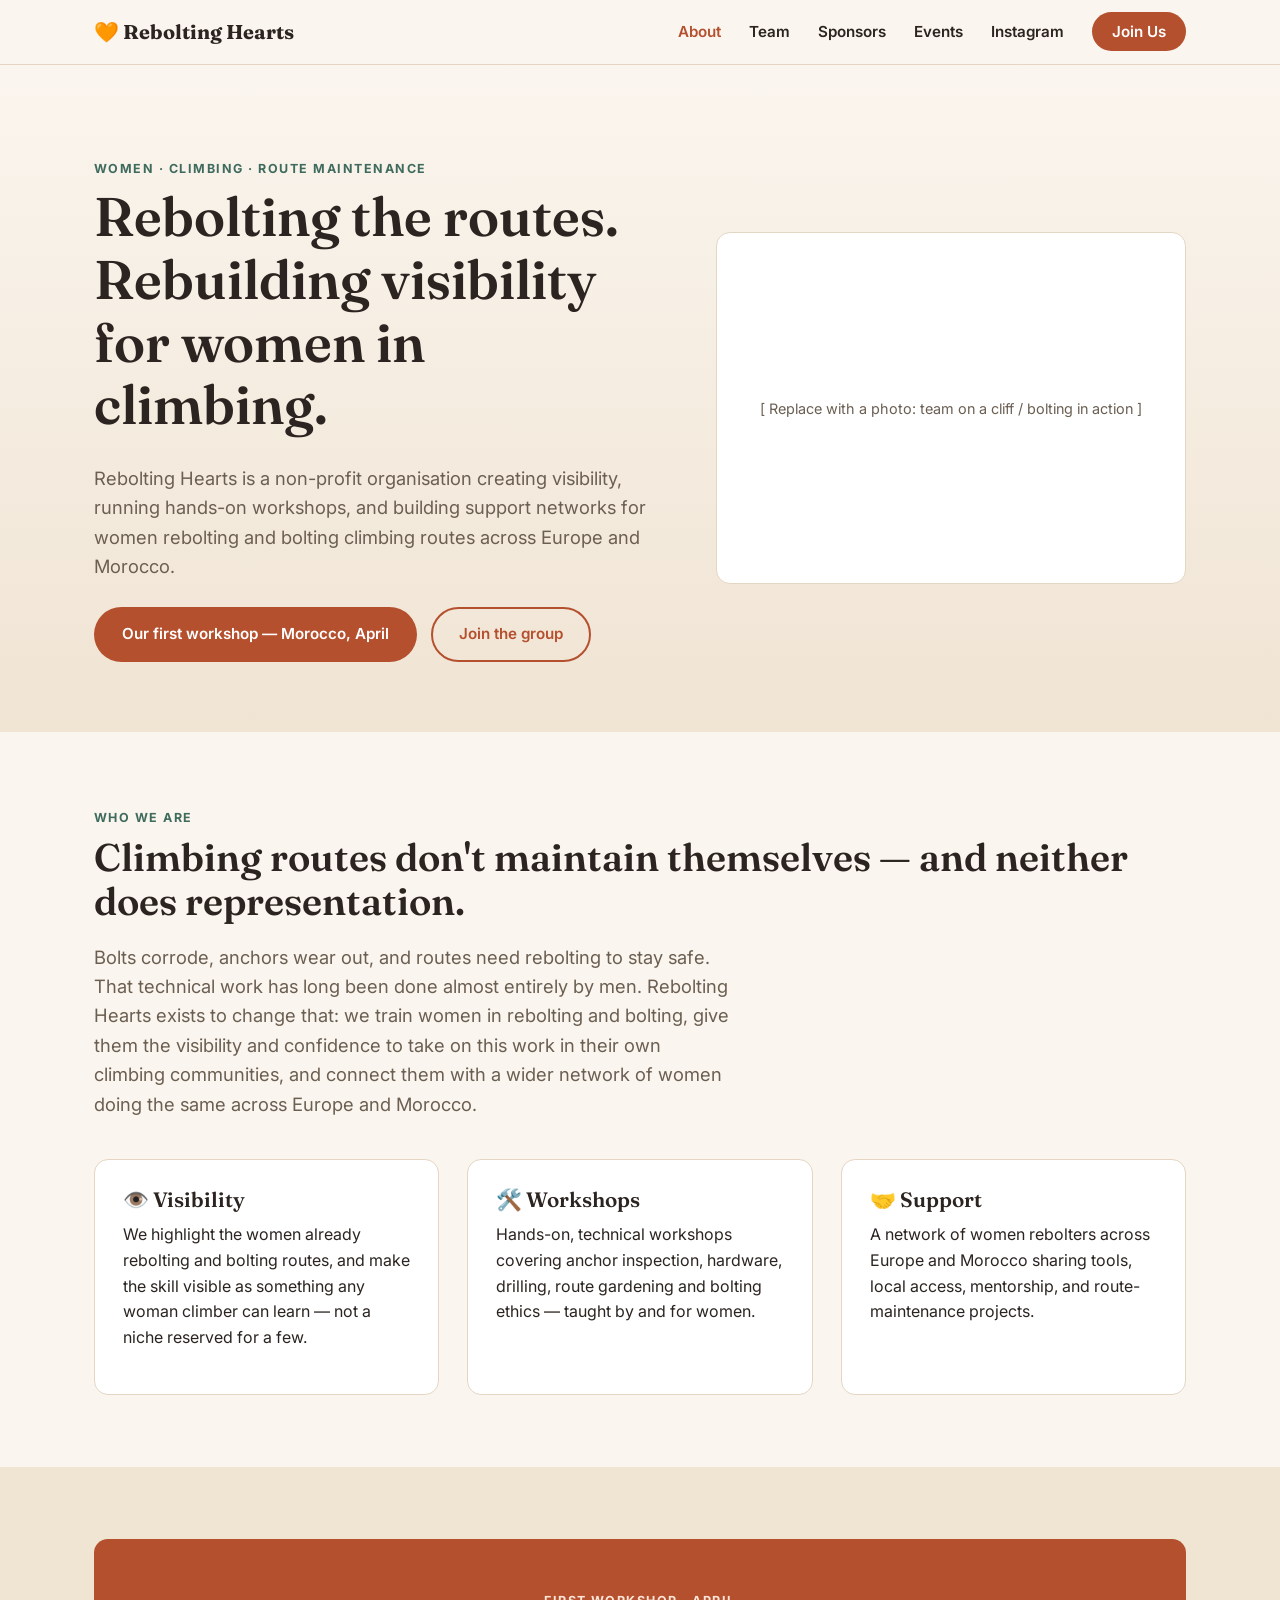
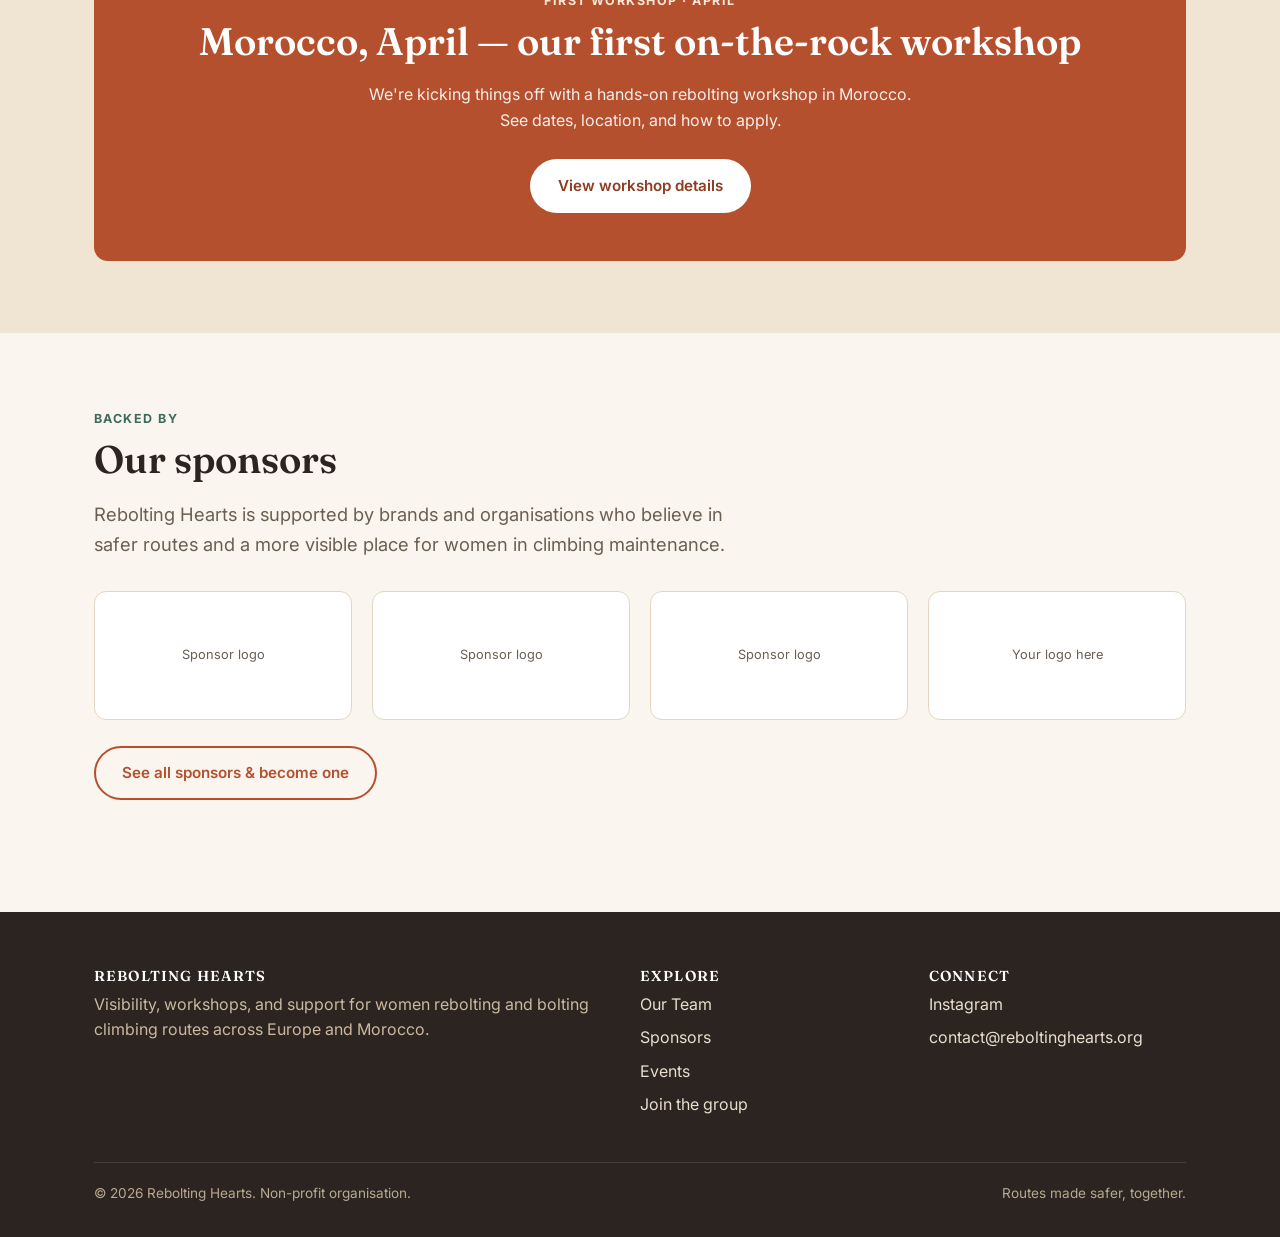
==== index.html @ 33b186b8 "Scaffold Rebolting Hearts website Static multi-page site covering the org, team, sponsors, events (w" ====
<!DOCTYPE html>
<html lang="en">
<head>
<meta charset="UTF-8">
<meta name="viewport" content="width=device-width, initial-scale=1.0">
<title>Rebolting Hearts — Women Rebolting & Bolting Climbing Routes</title>
<meta name="description" content="Rebolting Hearts creates visibility, workshops, and support for women rebolting and bolting climbing routes across Europe and Morocco.">
<link rel="preconnect" href="https://fonts.googleapis.com">
<link rel="preconnect" href="https://fonts.gstatic.com" crossorigin>
<link href="https://fonts.googleapis.com/css2?family=Fraunces:wght@500;600;700&family=Inter:wght@400;500;600;700&display=swap" rel="stylesheet">
<link rel="stylesheet" href="css/style.css">
</head>
<body>

<header class="site-header">
  <nav class="nav">
    <a class="brand" href="index.html">
      <span>🧡 Rebolting Hearts</span>
    </a>
    <button class="nav-toggle" aria-label="Toggle navigation">☰</button>
    <ul class="nav-links">
      <li><a href="index.html" class="active">About</a></li>
      <li><a href="team.html">Team</a></li>
      <li><a href="sponsors.html">Sponsors</a></li>
      <li><a href="events.html">Events</a></li>
      <li><a href="https://www.instagram.com/rebolting.hearts" target="_blank" rel="noopener">Instagram</a></li>
      <li><a href="join.html" class="nav-cta">Join Us</a></li>
    </ul>
  </nav>
</header>

<section class="hero">
  <div class="container hero-grid">
    <div>
      <span class="eyebrow">Women · Climbing · Route Maintenance</span>
      <h1>Rebolting the routes. Rebuilding visibility for women in climbing.</h1>
      <p class="lede">
        Rebolting Hearts is a non-profit organisation creating visibility, running hands-on
        workshops, and building support networks for women rebolting and bolting climbing
        routes across Europe and Morocco.
      </p>
      <div class="btn-row">
        <a href="events/morocco.html" class="btn btn--primary">Our first workshop — Morocco, April</a>
        <a href="join.html" class="btn btn--outline">Join the group</a>
      </div>
    </div>
    <div class="hero-art">
      [ Replace with a photo: team on a cliff / bolting in action ]
    </div>
  </div>
</section>

<section class="section">
  <div class="container">
    <span class="eyebrow">Who we are</span>
    <h2>Climbing routes don't maintain themselves — and neither does representation.</h2>
    <p class="lede">
      Bolts corrode, anchors wear out, and routes need rebolting to stay safe. That
      technical work has long been done almost entirely by men. Rebolting Hearts exists
      to change that: we train women in rebolting and bolting, give them the visibility
      and confidence to take on this work in their own climbing communities, and connect
      them with a wider network of women doing the same across Europe and Morocco.
    </p>
    <div class="grid grid--3" style="margin-top: 2.5rem;">
      <div class="card">
        <h3>👁️ Visibility</h3>
        <p>We highlight the women already rebolting and bolting routes, and make the skill
        visible as something any woman climber can learn — not a niche reserved for a few.</p>
      </div>
      <div class="card">
        <h3>🛠️ Workshops</h3>
        <p>Hands-on, technical workshops covering anchor inspection, hardware, drilling,
        route gardening and bolting ethics — taught by and for women.</p>
      </div>
      <div class="card">
        <h3>🤝 Support</h3>
        <p>A network of women rebolters across Europe and Morocco sharing tools, local
        access, mentorship, and route-maintenance projects.</p>
      </div>
    </div>
  </div>
</section>

<section class="section section--alt">
  <div class="container">
    <div class="callout" style="background: var(--color-primary);">
      <span class="eyebrow" style="color: #ffe6d8;">First workshop · April</span>
      <h2>Morocco, April — our first on-the-rock workshop</h2>
      <p style="color: rgba(255,255,255,0.9); margin: 0 auto 1.4em;">
        We're kicking things off with a hands-on rebolting workshop in Morocco. See dates,
        location, and how to apply.
      </p>
      <div class="btn-row">
        <a href="events/morocco.html" class="btn btn--light">View workshop details</a>
      </div>
    </div>
  </div>
</section>

<section class="section">
  <div class="container">
    <span class="eyebrow">Backed by</span>
    <h2>Our sponsors</h2>
    <p class="lede">Rebolting Hearts is supported by brands and organisations who believe
      in safer routes and a more visible place for women in climbing maintenance.</p>
    <div class="sponsor-logo-grid" style="margin-top: 2rem;">
      <div class="sponsor-logo">Sponsor logo</div>
      <div class="sponsor-logo">Sponsor logo</div>
      <div class="sponsor-logo">Sponsor logo</div>
      <div class="sponsor-logo">Your logo here</div>
    </div>
    <div class="btn-row">
      <a href="sponsors.html" class="btn btn--outline">See all sponsors & become one</a>
    </div>
  </div>
</section>

<footer class="site-footer">
  <div class="container">
    <div class="footer-grid">
      <div>
        <h4>Rebolting Hearts</h4>
        <p style="color:#cbb99f;">Visibility, workshops, and support for women rebolting and
        bolting climbing routes across Europe and Morocco.</p>
      </div>
      <div>
        <h4>Explore</h4>
        <ul>
          <li><a href="team.html">Our Team</a></li>
          <li><a href="sponsors.html">Sponsors</a></li>
          <li><a href="events.html">Events</a></li>
          <li><a href="join.html">Join the group</a></li>
        </ul>
      </div>
      <div>
        <h4>Connect</h4>
        <ul>
          <li><a href="https://www.instagram.com/rebolting.hearts" target="_blank" rel="noopener">Instagram</a></li>
          <li><a href="mailto:contact@reboltinghearts.org">contact@reboltinghearts.org</a></li>
        </ul>
      </div>
    </div>
    <div class="footer-bottom">
      <span>© 2026 Rebolting Hearts. Non-profit organisation.</span>
      <span>Routes made safer, together.</span>
    </div>
  </div>
</footer>

<script src="js/main.js"></script>
</body>
</html>
---- css/style.css ----
/* Rebolting Hearts — shared styles */

:root {
  --color-bg: #faf5ee;
  --color-bg-alt: #f0e4d3;
  --color-surface: #ffffff;
  --color-text: #2b2420;
  --color-text-muted: #6b5f52;
  --color-primary: #b5502f;
  --color-primary-dark: #8c3d22;
  --color-accent: #3f6b5e;
  --color-accent-light: #c9a86a;
  --color-border: #e4d6c3;
  --font-display: "Fraunces", "Iowan Old Style", Georgia, serif;
  --font-body: "Inter", -apple-system, BlinkMacSystemFont, "Segoe UI", sans-serif;
  --radius: 14px;
  --max-width: 1140px;
}

* {
  box-sizing: border-box;
}

html {
  scroll-behavior: smooth;
}

body {
  margin: 0;
  font-family: var(--font-body);
  color: var(--color-text);
  background: var(--color-bg);
  line-height: 1.6;
}

img {
  max-width: 100%;
  display: block;
}

a {
  color: var(--color-primary);
  text-decoration: none;
}

a:hover {
  text-decoration: underline;
}

h1, h2, h3, h4 {
  font-family: var(--font-display);
  line-height: 1.15;
  margin: 0 0 0.5em;
  font-weight: 600;
}

h1 { font-size: clamp(2.2rem, 5vw, 3.4rem); }
h2 { font-size: clamp(1.7rem, 3.2vw, 2.4rem); }
h3 { font-size: 1.3rem; }

p { margin: 0 0 1em; }

.container {
  max-width: var(--max-width);
  margin: 0 auto;
  padding: 0 24px;
}

.section {
  padding: 72px 0;
}

.section--alt {
  background: var(--color-bg-alt);
}

.eyebrow {
  display: inline-block;
  font-size: 0.78rem;
  font-weight: 700;
  letter-spacing: 0.12em;
  text-transform: uppercase;
  color: var(--color-accent);
  margin-bottom: 0.6em;
}

.lede {
  font-size: 1.15rem;
  color: var(--color-text-muted);
  max-width: 640px;
}

/* Buttons */
.btn {
  display: inline-block;
  padding: 13px 26px;
  border-radius: 999px;
  font-weight: 600;
  font-size: 0.95rem;
  text-decoration: none;
  border: 2px solid transparent;
  transition: transform 0.15s ease, box-shadow 0.15s ease;
}

.btn:hover {
  text-decoration: none;
  transform: translateY(-1px);
}

.btn--primary {
  background: var(--color-primary);
  color: #fff;
}

.btn--primary:hover {
  background: var(--color-primary-dark);
  box-shadow: 0 6px 18px rgba(181, 80, 47, 0.35);
}

.btn--outline {
  background: transparent;
  border-color: var(--color-primary);
  color: var(--color-primary);
}

.btn--outline:hover {
  background: var(--color-primary);
  color: #fff;
}

.btn--light {
  background: #fff;
  color: var(--color-primary-dark);
}

.btn-row {
  display: flex;
  gap: 14px;
  flex-wrap: wrap;
  margin-top: 1.6em;
}

/* Header / nav */
.site-header {
  position: sticky;
  top: 0;
  z-index: 50;
  background: rgba(250, 245, 238, 0.92);
  backdrop-filter: blur(6px);
  border-bottom: 1px solid var(--color-border);
}

.nav {
  display: flex;
  align-items: center;
  justify-content: space-between;
  padding: 16px 24px;
  max-width: var(--max-width);
  margin: 0 auto;
}

.brand {
  display: flex;
  align-items: center;
  gap: 10px;
  font-family: var(--font-display);
  font-weight: 700;
  font-size: 1.25rem;
  color: var(--color-text);
}

.brand img {
  height: 34px;
  width: 34px;
}

.nav-links {
  display: flex;
  align-items: center;
  gap: 28px;
  list-style: none;
  margin: 0;
  padding: 0;
}

.nav-links a {
  color: var(--color-text);
  font-weight: 600;
  font-size: 0.95rem;
}

.nav-links a.active {
  color: var(--color-primary);
}

.nav-cta {
  background: var(--color-primary);
  color: #fff !important;
  padding: 10px 20px;
  border-radius: 999px;
}

.nav-toggle {
  display: none;
  background: none;
  border: none;
  font-size: 1.6rem;
  cursor: pointer;
  color: var(--color-text);
}

@media (max-width: 820px) {
  .nav-toggle { display: block; }
  .nav-links {
    position: absolute;
    top: 100%;
    left: 0;
    right: 0;
    background: var(--color-bg);
    flex-direction: column;
    align-items: flex-start;
    gap: 18px;
    padding: 20px 24px 28px;
    border-bottom: 1px solid var(--color-border);
    display: none;
  }
  .nav-links.open { display: flex; }
  .nav-cta { align-self: flex-start; }
}

/* Hero */
.hero {
  padding: 90px 0 70px;
  background: linear-gradient(180deg, var(--color-bg) 0%, var(--color-bg-alt) 100%);
}

.hero-grid {
  display: grid;
  grid-template-columns: 1.1fr 0.9fr;
  gap: 48px;
  align-items: center;
}

@media (max-width: 860px) {
  .hero-grid { grid-template-columns: 1fr; }
}

.hero-art {
  background: var(--color-surface);
  border: 1px solid var(--color-border);
  border-radius: var(--radius);
  aspect-ratio: 4/3;
  display: flex;
  align-items: center;
  justify-content: center;
  color: var(--color-text-muted);
  font-size: 0.9rem;
  text-align: center;
  padding: 24px;
}

/* Cards / grids */
.grid {
  display: grid;
  gap: 28px;
}

.grid--3 { grid-template-columns: repeat(3, 1fr); }
.grid--2 { grid-template-columns: repeat(2, 1fr); }

@media (max-width: 860px) {
  .grid--3, .grid--2 { grid-template-columns: 1fr; }
}

.card {
  background: var(--color-surface);
  border: 1px solid var(--color-border);
  border-radius: var(--radius);
  padding: 28px;
}

.card--tight { padding: 20px; }

.team-card {
  background: var(--color-surface);
  border: 1px solid var(--color-border);
  border-radius: var(--radius);
  overflow: hidden;
  text-align: center;
}

.team-photo {
  aspect-ratio: 1;
  background: var(--color-bg-alt);
  display: flex;
  align-items: center;
  justify-content: center;
  color: var(--color-text-muted);
  font-size: 0.85rem;
}

.team-info {
  padding: 20px;
}

.team-role {
  color: var(--color-accent);
  font-weight: 600;
  font-size: 0.85rem;
  text-transform: uppercase;
  letter-spacing: 0.06em;
  margin-bottom: 0.4em;
}

.pill {
  display: inline-block;
  background: var(--color-bg-alt);
  color: var(--color-text);
  border-radius: 999px;
  padding: 4px 12px;
  font-size: 0.8rem;
  font-weight: 600;
  margin: 2px 4px 2px 0;
}

/* Event cards */
.event-card {
  display: grid;
  grid-template-columns: 160px 1fr;
  gap: 24px;
  background: var(--color-surface);
  border: 1px solid var(--color-border);
  border-radius: var(--radius);
  padding: 24px;
  align-items: start;
}

@media (max-width: 640px) {
  .event-card { grid-template-columns: 1fr; }
}

.event-date {
  background: var(--color-bg-alt);
  border-radius: 10px;
  padding: 16px;
  text-align: center;
}

.event-date .month {
  text-transform: uppercase;
  font-weight: 700;
  color: var(--color-primary);
  font-size: 0.85rem;
  letter-spacing: 0.08em;
}

.event-date .day {
  font-family: var(--font-display);
  font-size: 2rem;
  font-weight: 700;
}

.event-tag {
  display: inline-block;
  background: var(--color-accent);
  color: #fff;
  font-size: 0.75rem;
  font-weight: 700;
  text-transform: uppercase;
  letter-spacing: 0.06em;
  padding: 4px 10px;
  border-radius: 999px;
  margin-bottom: 10px;
}

/* Sponsor tiers */
.sponsor-logo-grid {
  display: grid;
  grid-template-columns: repeat(4, 1fr);
  gap: 20px;
}

@media (max-width: 760px) {
  .sponsor-logo-grid { grid-template-columns: repeat(2, 1fr); }
}

.sponsor-logo {
  background: var(--color-surface);
  border: 1px solid var(--color-border);
  border-radius: 12px;
  aspect-ratio: 2/1;
  display: flex;
  align-items: center;
  justify-content: center;
  color: var(--color-text-muted);
  font-size: 0.8rem;
  text-align: center;
  padding: 12px;
}

.tier-card {
  background: var(--color-surface);
  border: 1px solid var(--color-border);
  border-radius: var(--radius);
  padding: 32px 28px;
  display: flex;
  flex-direction: column;
}

.tier-card h3 { color: var(--color-primary-dark); }

.tier-card ul {
  padding-left: 1.1em;
  color: var(--color-text-muted);
  flex: 1;
}

.tier-card.featured {
  border-color: var(--color-primary);
  box-shadow: 0 8px 24px rgba(181, 80, 47, 0.12);
}

/* Callout / CTA banner */
.callout {
  background: var(--color-accent);
  color: #fff;
  border-radius: var(--radius);
  padding: 48px;
  text-align: center;
}

.callout h2 { color: #fff; }

.callout p {
  color: rgba(255,255,255,0.85);
  max-width: 560px;
  margin: 0 auto 1.4em;
}

.callout .btn-row { justify-content: center; }

/* Placeholder notice */
.fill-note {
  border: 1px dashed var(--color-accent-light);
  background: #fff8ea;
  color: var(--color-text-muted);
  border-radius: 10px;
  padding: 12px 16px;
  font-size: 0.85rem;
  margin-bottom: 1.5em;
}

/* Footer */
.site-footer {
  background: #2b2420;
  color: #e9ddcd;
  padding: 56px 0 32px;
  margin-top: 40px;
}

.footer-grid {
  display: grid;
  grid-template-columns: 2fr 1fr 1fr;
  gap: 32px;
  margin-bottom: 36px;
}

@media (max-width: 760px) {
  .footer-grid { grid-template-columns: 1fr; }
}

.site-footer h4 {
  color: #fff;
  font-size: 0.9rem;
  text-transform: uppercase;
  letter-spacing: 0.08em;
}

.site-footer a {
  color: #e9ddcd;
}

.site-footer ul {
  list-style: none;
  padding: 0;
  margin: 0;
}

.site-footer li {
  margin-bottom: 8px;
}

.footer-bottom {
  border-top: 1px solid rgba(255,255,255,0.12);
  padding-top: 20px;
  font-size: 0.85rem;
  color: #b8a98f;
  display: flex;
  justify-content: space-between;
  flex-wrap: wrap;
  gap: 10px;
}

/* Breadcrumb */
.breadcrumb {
  font-size: 0.85rem;
  color: var(--color-text-muted);
  margin-bottom: 1.2em;
}

/* Prose page content (event detail) */
.prose h2 {
  margin-top: 1.6em;
}

.prose ul {
  padding-left: 1.2em;
}

.info-table {
  width: 100%;
  border-collapse: collapse;
  margin: 1.4em 0;
}

.info-table td {
  padding: 10px 0;
  border-bottom: 1px solid var(--color-border);
  vertical-align: top;
}

.info-table td:first-child {
  font-weight: 700;
  width: 160px;
  color: var(--color-text-muted);
}
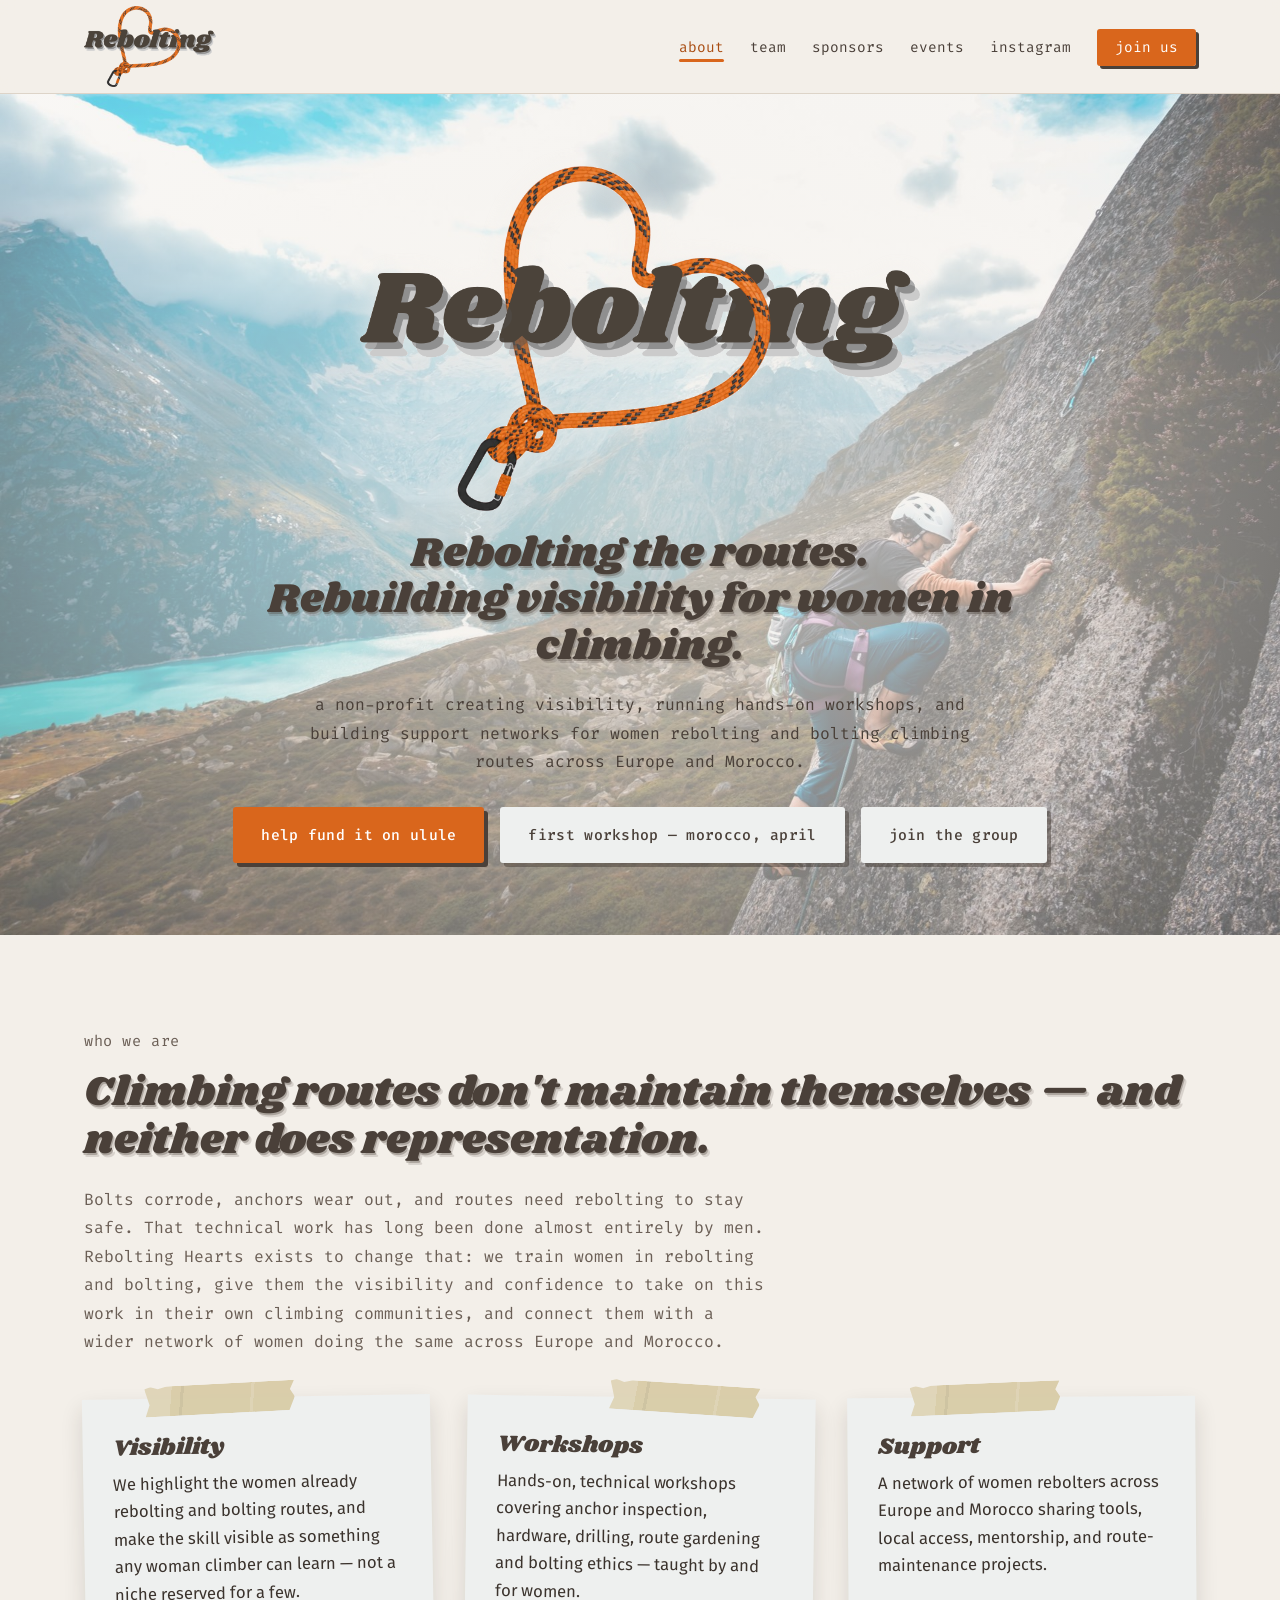
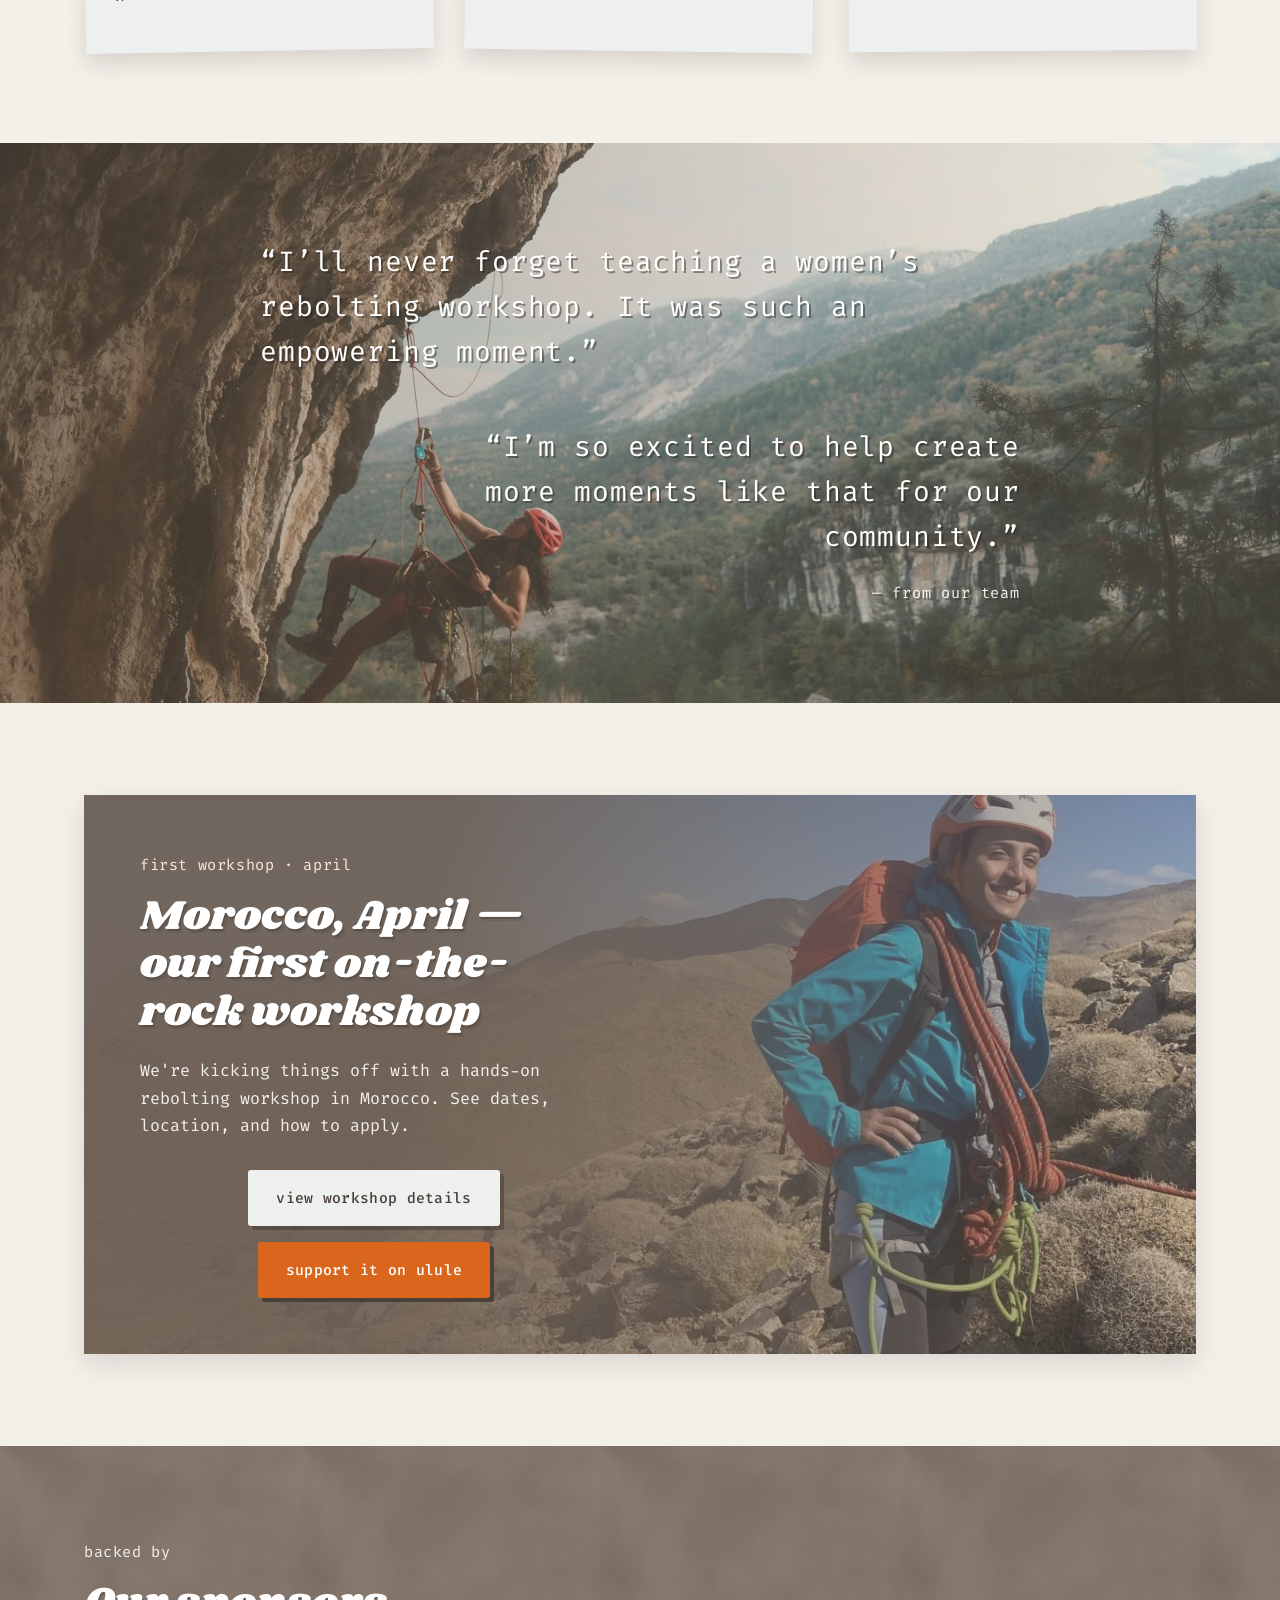
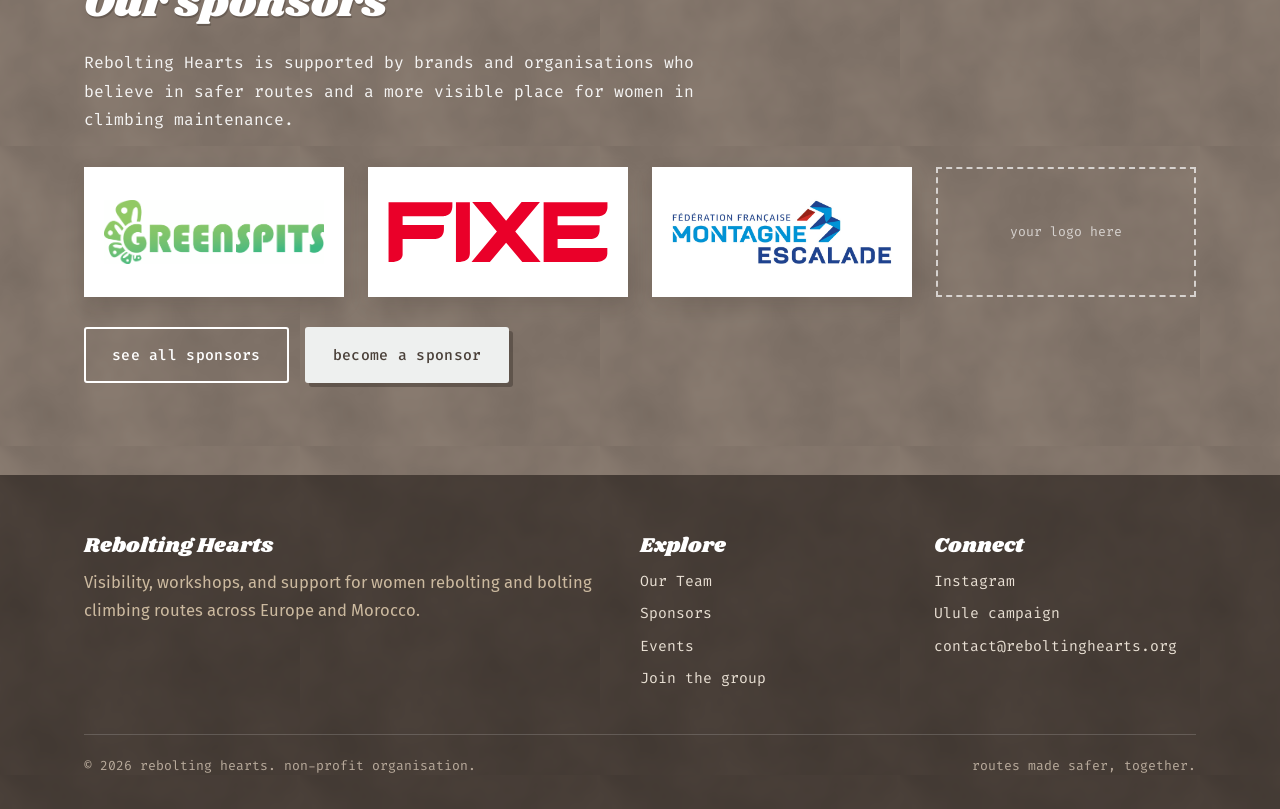
==== commit f2538b01: "Restyle site to match brand kit, add team, sponsorship proposal and Ulule links - Taupe/olive textur" ====
--- a/index.html
+++ b/index.html
@@ -7,15 +7,15 @@
 <meta name="description" content="Rebolting Hearts creates visibility, workshops, and support for women rebolting and bolting climbing routes across Europe and Morocco.">
 <link rel="preconnect" href="https://fonts.googleapis.com">
 <link rel="preconnect" href="https://fonts.gstatic.com" crossorigin>
-<link href="https://fonts.googleapis.com/css2?family=Fraunces:wght@500;600;700&family=Inter:wght@400;500;600;700&display=swap" rel="stylesheet">
-<link rel="stylesheet" href="css/style.css">
+<link href="https://fonts.googleapis.com/css2?family=Shrikhand&family=Fira+Code:wght@400;500&family=Fira+Sans:wght@400;500;600;700&display=swap" rel="stylesheet">
+<link rel="stylesheet" href="css/style.css?v=3">
 </head>
 <body>
 
 <header class="site-header">
   <nav class="nav">
     <a class="brand" href="index.html">
-      <span>🧡 Rebolting Hearts</span>
+      <img src="images/brand/logo-small.png" alt="Rebolting Hearts">
     </a>
     <button class="nav-toggle" aria-label="Toggle navigation">☰</button>
     <ul class="nav-links">
@@ -23,29 +23,26 @@
       <li><a href="team.html">Team</a></li>
       <li><a href="sponsors.html">Sponsors</a></li>
       <li><a href="events.html">Events</a></li>
-      <li><a href="https://www.instagram.com/rebolting.hearts" target="_blank" rel="noopener">Instagram</a></li>
+      <li><a href="https://www.instagram.com/rebolting.hearts/" target="_blank" rel="noopener">Instagram</a></li>
       <li><a href="join.html" class="nav-cta">Join Us</a></li>
     </ul>
   </nav>
 </header>
 
-<section class="hero">
-  <div class="container hero-grid">
-    <div>
-      <span class="eyebrow">Women · Climbing · Route Maintenance</span>
-      <h1>Rebolting the routes. Rebuilding visibility for women in climbing.</h1>
-      <p class="lede">
-        Rebolting Hearts is a non-profit organisation creating visibility, running hands-on
-        workshops, and building support networks for women rebolting and bolting climbing
-        routes across Europe and Morocco.
-      </p>
-      <div class="btn-row">
-        <a href="events/morocco.html" class="btn btn--primary">Our first workshop — Morocco, April</a>
-        <a href="join.html" class="btn btn--outline">Join the group</a>
-      </div>
-    </div>
-    <div class="hero-art">
-      [ Replace with a photo: team on a cliff / bolting in action ]
+<section class="hero-photo">
+  <img src="images/photos/alpine-slab-lake.jpg" alt="" class="hero-photo__img">
+  <div class="hero-photo__overlay"></div>
+  <div class="container hero-photo__content reveal">
+    <img src="images/brand/logo.png" alt="Rebolting Hearts" class="hero-logo">
+    <h1>Rebolting the routes.<br>Rebuilding visibility for women in climbing.</h1>
+    <p class="lede">
+      a non-profit creating visibility, running hands-on workshops, and building support
+      networks for women rebolting and bolting climbing routes across Europe and Morocco.
+    </p>
+    <div class="btn-row">
+      <a href="https://www.ulule.com/rebolting-hearts-workshops-for-women/" target="_blank" rel="noopener" class="btn btn--primary">Help fund it on Ulule</a>
+      <a href="events/morocco.html" class="btn btn--light">First workshop — Morocco, April</a>
+      <a href="join.html" class="btn btn--light">Join the group</a>
     </div>
   </div>
 </section>
@@ -61,19 +58,19 @@
       and confidence to take on this work in their own climbing communities, and connect
       them with a wider network of women doing the same across Europe and Morocco.
     </p>
-    <div class="grid grid--3" style="margin-top: 2.5rem;">
+    <div class="grid grid--3 reveal" style="margin-top: 2.5rem;">
       <div class="card">
-        <h3>👁️ Visibility</h3>
+        <h3>Visibility</h3>
         <p>We highlight the women already rebolting and bolting routes, and make the skill
         visible as something any woman climber can learn — not a niche reserved for a few.</p>
       </div>
       <div class="card">
-        <h3>🛠️ Workshops</h3>
+        <h3>Workshops</h3>
         <p>Hands-on, technical workshops covering anchor inspection, hardware, drilling,
         route gardening and bolting ethics — taught by and for women.</p>
       </div>
       <div class="card">
-        <h3>🤝 Support</h3>
+        <h3>Support</h3>
         <p>A network of women rebolters across Europe and Morocco sharing tools, local
         access, mentorship, and route-maintenance projects.</p>
       </div>
@@ -81,36 +78,61 @@
   </div>
 </section>
 
-<section class="section section--alt">
-  <div class="container">
-    <div class="callout" style="background: var(--color-primary);">
-      <span class="eyebrow" style="color: #ffe6d8;">First workshop · April</span>
-      <h2>Morocco, April — our first on-the-rock workshop</h2>
-      <p style="color: rgba(255,255,255,0.9); margin: 0 auto 1.4em;">
-        We're kicking things off with a hands-on rebolting workshop in Morocco. See dates,
-        location, and how to apply.
-      </p>
-      <div class="btn-row">
-        <a href="events/morocco.html" class="btn btn--light">View workshop details</a>
+<section class="quote-photo">
+  <img src="images/photos/overhang-rebolting.jpg" alt="" loading="lazy" style="object-position: 70% 50%;">
+  <div class="container quote-photo__content reveal">
+    <blockquote>
+      “I’ll never forget teaching a women’s rebolting workshop. It was such an empowering
+      moment.”
+    </blockquote>
+    <blockquote>
+      “I’m so excited to help create more moments like that for our community.”
+      <cite>— from our team</cite>
+    </blockquote>
+  </div>
+</section>
+
+<section class="section">
+  <div class="container reveal">
+    <div class="callout callout--photo">
+      <img src="images/photos/arid-ridge.jpg" alt="A climber from the team on a dry, rocky ridge" class="callout__img" style="object-position: 50% 45%;">
+      <div class="callout__content">
+        <span class="eyebrow" style="color: #ffe6d8;">First workshop · April</span>
+        <h2>Morocco, April — our first on-the-rock workshop</h2>
+        <p style="color: rgba(255,255,255,0.9); margin: 0 auto 1.4em;">
+          We're kicking things off with a hands-on rebolting workshop in Morocco. See dates,
+          location, and how to apply.
+        </p>
+        <div class="btn-row">
+          <a href="events/morocco.html" class="btn btn--light">View workshop details</a>
+          <a href="https://www.ulule.com/rebolting-hearts-workshops-for-women/" target="_blank" rel="noopener" class="btn btn--primary">Support it on Ulule</a>
+        </div>
       </div>
     </div>
   </div>
 </section>
 
-<section class="section">
-  <div class="container">
+<section class="section section--alt">
+  <div class="container reveal">
     <span class="eyebrow">Backed by</span>
     <h2>Our sponsors</h2>
     <p class="lede">Rebolting Hearts is supported by brands and organisations who believe
       in safer routes and a more visible place for women in climbing maintenance.</p>
     <div class="sponsor-logo-grid" style="margin-top: 2rem;">
-      <div class="sponsor-logo">Sponsor logo</div>
-      <div class="sponsor-logo">Sponsor logo</div>
-      <div class="sponsor-logo">Sponsor logo</div>
+      <a href="https://greenspits.com/fr/" target="_blank" rel="noopener" class="sponsor-logo sponsor-logo--real" aria-label="Greenspits">
+        <img src="images/sponsors/greenspits.png" alt="Greenspits">
+      </a>
+      <a href="https://www.fixeclimbing.com/fr" target="_blank" rel="noopener" class="sponsor-logo sponsor-logo--real" aria-label="Fixe Climbing">
+        <img src="images/sponsors/fixeclimbing.svg" alt="Fixe Climbing">
+      </a>
+      <a href="https://www.instagram.com/ct_ffme_04/" target="_blank" rel="noopener" class="sponsor-logo sponsor-logo--real" aria-label="FFME 04">
+        <img src="images/sponsors/ffme.jpg" alt="FFME — Fédération Française de la Montagne et de l'Escalade">
+      </a>
       <div class="sponsor-logo">Your logo here</div>
     </div>
     <div class="btn-row">
-      <a href="sponsors.html" class="btn btn--outline">See all sponsors & become one</a>
+      <a href="sponsors.html" class="btn btn--outline">See all sponsors</a>
+      <a href="join.html#become-a-sponsor" class="btn btn--light">Become a sponsor</a>
     </div>
   </div>
 </section>
@@ -135,7 +157,8 @@
       <div>
         <h4>Connect</h4>
         <ul>
-          <li><a href="https://www.instagram.com/rebolting.hearts" target="_blank" rel="noopener">Instagram</a></li>
+          <li><a href="https://www.instagram.com/rebolting.hearts/" target="_blank" rel="noopener">Instagram</a></li>
+          <li><a href="https://www.ulule.com/rebolting-hearts-workshops-for-women/" target="_blank" rel="noopener">Ulule campaign</a></li>
           <li><a href="mailto:contact@reboltinghearts.org">contact@reboltinghearts.org</a></li>
         </ul>
       </div>
--- a/css/style.css
+++ b/css/style.css
@@ -1,62 +1,91 @@
-/* Rebolting Hearts — shared styles */
+/* Rebolting Hearts — shared styles, matched to the Canva brand kit
+   (images/design): textured taupe & olive grounds, polaroids with washi tape,
+   Shrikhand titles with the logo's stacked shadow, lowercase Fira mono labels. */
 
 :root {
-  --color-bg: #faf5ee;
-  --color-bg-alt: #f0e4d3;
-  --color-surface: #ffffff;
-  --color-text: #2b2420;
-  --color-text-muted: #6b5f52;
-  --color-primary: #b5502f;
-  --color-primary-dark: #8c3d22;
-  --color-accent: #3f6b5e;
-  --color-accent-light: #c9a86a;
-  --color-border: #e4d6c3;
-  --font-display: "Fraunces", "Iowan Old Style", Georgia, serif;
-  --font-body: "Inter", -apple-system, BlinkMacSystemFont, "Segoe UI", sans-serif;
-  --radius: 14px;
-  --max-width: 1140px;
-}
-
-* {
-  box-sizing: border-box;
-}
-
-html {
-  scroll-behavior: smooth;
-}
+  --color-bg: #f3efe9;            /* misty off-white (logo wash) */
+  --color-surface: #eef0ef;       /* polaroid frame */
+  --color-ink: #3b332d;
+  --color-ink-muted: #6b5f56;
+  --color-text-muted: var(--color-ink-muted);
+  --color-border: #ddd4c8;
+
+  --color-brown: #4a4039;         /* logo lettering */
+  --color-brown-dark: #3a322c;
+  --color-taupe: #887a6f;         /* post background */
+  --color-taupe-light: #9a8b80;
+  --color-olive: #c2bb72;         /* post background, alt */
+  --color-primary: #d9661c;       /* rope orange */
+  --color-primary-dark: #a94d12;
+  --color-tape: #d8cba6;
+
+  /* legacy aliases */
+  --color-forest: var(--color-brown);
+  --color-forest-dark: var(--color-brown-dark);
+  --color-gold: var(--color-olive);
+  --color-sky: var(--color-taupe);
+  --color-bg-alt: var(--color-taupe);
+
+  --font-display: "Shrikhand", Georgia, serif;
+  --font-mono: "Fira Code", "Fira Mono", ui-monospace, Menlo, monospace;
+  --font-body: "Fira Sans", -apple-system, BlinkMacSystemFont, "Segoe UI", sans-serif;
+  --font-heading: var(--font-body);
+
+  --stack-shadow: 0.035em 0.045em 0 rgba(74, 64, 57, 0.32), 0.07em 0.09em 0 rgba(74, 64, 57, 0.16);
+  --photo-shadow: 0 14px 26px rgba(40, 32, 26, 0.28), 0 2px 4px rgba(40, 32, 26, 0.18);
+  --radius: 3px;
+  --max-width: 1160px;
+
+  /* soft paper grain, used on the taupe / olive grounds */
+  --grain: url("data:image/svg+xml,%3Csvg xmlns='http://www.w3.org/2000/svg' width='300' height='300'%3E%3Cfilter id='n'%3E%3CfeTurbulence type='fractalNoise' baseFrequency='0.012' numOctaves='4' seed='7'/%3E%3CfeColorMatrix values='0 0 0 0 0  0 0 0 0 0  0 0 0 0 0  0 0 0 0.9 -0.25'/%3E%3C/filter%3E%3Crect width='100%25' height='100%25' filter='url(%23n)' opacity='0.22'/%3E%3C/svg%3E");
+  /* crinkled tape */
+  --tape: linear-gradient(97deg, rgba(255,255,255,0.18) 0 18%, transparent 18% 24%, rgba(0,0,0,0.05) 24% 26%, transparent 26% 70%, rgba(255,255,255,0.14) 70% 72%, transparent 72%), var(--color-tape);
+}
+
+* { box-sizing: border-box; }
+
+html { scroll-behavior: smooth; }
+
+[id] { scroll-margin-top: 90px; }
 
 body {
   margin: 0;
   font-family: var(--font-body);
-  color: var(--color-text);
+  font-size: 1.04rem;
+  color: var(--color-ink);
   background: var(--color-bg);
-  line-height: 1.6;
-}
-
-img {
-  max-width: 100%;
-  display: block;
-}
-
-a {
-  color: var(--color-primary);
-  text-decoration: none;
-}
-
-a:hover {
-  text-decoration: underline;
-}
+  line-height: 1.65;
+}
+
+img { max-width: 100%; display: block; }
+
+a { color: var(--color-primary-dark); text-decoration: none; }
+a:hover { text-decoration: underline; }
 
 h1, h2, h3, h4 {
-  font-family: var(--font-display);
   line-height: 1.15;
   margin: 0 0 0.5em;
-  font-weight: 600;
-}
-
-h1 { font-size: clamp(2.2rem, 5vw, 3.4rem); }
-h2 { font-size: clamp(1.7rem, 3.2vw, 2.4rem); }
-h3 { font-size: 1.3rem; }
+}
+
+h1, h2 {
+  font-family: var(--font-display);
+  font-weight: 400;
+  color: var(--color-brown);
+  text-shadow: var(--stack-shadow);
+  letter-spacing: 0;
+}
+
+h1 { font-size: clamp(2.3rem, 5.4vw, 4rem); line-height: 1.12; }
+h2 { font-size: clamp(1.8rem, 3.4vw, 2.6rem); }
+
+h3 {
+  font-family: var(--font-display);
+  font-weight: 400;
+  font-size: 1.45rem;
+  color: var(--color-brown);
+}
+
+h4 { font-family: var(--font-mono); font-weight: 500; }
 
 p { margin: 0 0 1em; }
 
@@ -64,80 +93,110 @@
   max-width: var(--max-width);
   margin: 0 auto;
   padding: 0 24px;
+  position: relative;
+}
+
+@media (max-width: 640px) {
+  .container { padding: 0 16px; }
 }
 
 .section {
-  padding: 72px 0;
-}
-
-.section--alt {
-  background: var(--color-bg-alt);
+  padding: 92px 0;
+  position: relative;
+}
+
+/* Taupe ground — like the intro posts */
+.section--alt,
+.section--taupe {
+  background: var(--grain), var(--color-taupe);
+  color: #fff;
+}
+
+.section--olive {
+  background: var(--grain), var(--color-olive);
+}
+
+.section--alt h1, .section--alt h2,
+.section--taupe h1, .section--taupe h2 {
+  color: #fff;
+  text-shadow: 0.035em 0.045em 0 rgba(58, 50, 44, 0.35);
+}
+
+.section--alt .lede, .section--taupe .lede { color: rgba(255, 255, 255, 0.92); }
+.section--alt .eyebrow, .section--taupe .eyebrow { color: rgba(255, 255, 255, 0.9); }
+.section--alt .lede a, .section--taupe .lede a { color: #fff; text-decoration: underline; }
+
+.section--alt .btn--outline, .section--taupe .btn--outline {
+  border-color: #fff;
+  color: #fff;
+}
+.section--alt .btn--outline:hover, .section--taupe .btn--outline:hover {
+  background: #fff;
+  color: var(--color-brown);
 }
 
 .eyebrow {
   display: inline-block;
-  font-size: 0.78rem;
-  font-weight: 700;
-  letter-spacing: 0.12em;
-  text-transform: uppercase;
-  color: var(--color-accent);
-  margin-bottom: 0.6em;
+  font-family: var(--font-mono);
+  font-size: 0.95rem;
+  font-weight: 400;
+  text-transform: lowercase;
+  letter-spacing: 0.04em;
+  color: var(--color-ink-muted);
+  margin-bottom: 1em;
 }
 
 .lede {
-  font-size: 1.15rem;
-  color: var(--color-text-muted);
-  max-width: 640px;
+  font-family: var(--font-mono);
+  font-size: 1.02rem;
+  line-height: 1.75;
+  color: var(--color-ink-muted);
+  max-width: 680px;
 }
 
 /* Buttons */
 .btn {
   display: inline-block;
-  padding: 13px 26px;
-  border-radius: 999px;
-  font-weight: 600;
-  font-size: 0.95rem;
+  padding: 14px 26px;
+  border-radius: var(--radius);
+  font-family: var(--font-mono);
+  font-weight: 500;
+  font-size: 0.92rem;
+  letter-spacing: 0.02em;
+  text-transform: lowercase;
   text-decoration: none;
   border: 2px solid transparent;
-  transition: transform 0.15s ease, box-shadow 0.15s ease;
-}
-
-.btn:hover {
-  text-decoration: none;
-  transform: translateY(-1px);
-}
+  transition: transform 0.18s ease, box-shadow 0.18s ease, background-color 0.15s ease, color 0.15s ease;
+}
+
+.btn:hover { text-decoration: none; transform: translate(-1px, -2px); }
 
 .btn--primary {
   background: var(--color-primary);
   color: #fff;
-}
-
-.btn--primary:hover {
-  background: var(--color-primary-dark);
-  box-shadow: 0 6px 18px rgba(181, 80, 47, 0.35);
-}
+  box-shadow: 4px 4px 0 var(--color-brown);
+}
+.btn--primary:hover { box-shadow: 6px 6px 0 var(--color-brown); }
 
 .btn--outline {
   background: transparent;
-  border-color: var(--color-primary);
-  color: var(--color-primary);
-}
-
-.btn--outline:hover {
-  background: var(--color-primary);
-  color: #fff;
-}
+  border-color: var(--color-brown);
+  color: var(--color-brown);
+}
+.btn--outline:hover { background: var(--color-brown); color: #fff; }
 
 .btn--light {
-  background: #fff;
-  color: var(--color-primary-dark);
-}
+  background: var(--color-surface);
+  color: var(--color-brown);
+  box-shadow: 4px 4px 0 rgba(58, 50, 44, 0.45);
+}
+.btn--light:hover { box-shadow: 6px 6px 0 rgba(58, 50, 44, 0.45); }
 
 .btn-row {
   display: flex;
-  gap: 14px;
+  gap: 16px;
   flex-wrap: wrap;
-  margin-top: 1.6em;
+  margin-top: 1.8em;
 }
 
 /* Header / nav */
@@ -145,8 +204,8 @@
   position: sticky;
   top: 0;
   z-index: 50;
-  background: rgba(250, 245, 238, 0.92);
-  backdrop-filter: blur(6px);
+  background: rgba(243, 239, 233, 0.96);
+  backdrop-filter: blur(8px);
   border-bottom: 1px solid var(--color-border);
 }
 
@@ -154,51 +213,66 @@
   display: flex;
   align-items: center;
   justify-content: space-between;
-  padding: 16px 24px;
+  padding: 6px 24px;
   max-width: var(--max-width);
   margin: 0 auto;
 }
 
-.brand {
+.brand { display: flex; align-items: center; text-decoration: none; }
+.brand:hover { text-decoration: none; }
+.brand img { width: 132px; height: auto; }
+
+@media (max-width: 820px) {
+  .brand img { width: 110px; }
+  .nav { padding: 6px 16px; }
+}
+
+.nav-links {
   display: flex;
   align-items: center;
-  gap: 10px;
-  font-family: var(--font-display);
-  font-weight: 700;
-  font-size: 1.25rem;
-  color: var(--color-text);
-}
-
-.brand img {
-  height: 34px;
-  width: 34px;
-}
-
-.nav-links {
-  display: flex;
-  align-items: center;
-  gap: 28px;
+  gap: 26px;
   list-style: none;
   margin: 0;
   padding: 0;
 }
 
 .nav-links a {
-  color: var(--color-text);
-  font-weight: 600;
-  font-size: 0.95rem;
-}
-
-.nav-links a.active {
-  color: var(--color-primary);
-}
+  color: var(--color-brown);
+  font-family: var(--font-mono);
+  font-size: 0.9rem;
+  text-transform: lowercase;
+  position: relative;
+  text-decoration: none;
+}
+
+.nav-links a:hover { text-decoration: none; }
+
+.nav-links a:not(.nav-cta)::after {
+  content: "";
+  position: absolute;
+  left: 0;
+  bottom: -5px;
+  width: 0;
+  height: 3px;
+  background: var(--color-primary);
+  border-radius: 2px;
+  transition: width 0.2s ease;
+}
+
+.nav-links a:not(.nav-cta):hover::after,
+.nav-links a.active::after { width: 100%; }
+
+.nav-links a.active { color: var(--color-primary-dark); }
 
 .nav-cta {
   background: var(--color-primary);
   color: #fff !important;
-  padding: 10px 20px;
-  border-radius: 999px;
-}
+  padding: 9px 18px;
+  border-radius: var(--radius);
+  box-shadow: 3px 3px 0 var(--color-brown);
+}
+
+.nav-cta:hover { text-decoration: none !important; }
 
 .nav-toggle {
   display: none;
@@ -206,7 +280,7 @@
   border: none;
   font-size: 1.6rem;
   cursor: pointer;
-  color: var(--color-text);
+  color: var(--color-brown);
 }
 
 @media (max-width: 820px) {
@@ -220,164 +294,492 @@
     flex-direction: column;
     align-items: flex-start;
     gap: 18px;
-    padding: 20px 24px 28px;
+    padding: 20px 16px 28px;
     border-bottom: 1px solid var(--color-border);
     display: none;
   }
   .nav-links.open { display: flex; }
-  .nav-cta { align-self: flex-start; }
-}
-
-/* Hero */
-.hero {
-  padding: 90px 0 70px;
-  background: linear-gradient(180deg, var(--color-bg) 0%, var(--color-bg-alt) 100%);
-}
-
-.hero-grid {
+}
+
+/* Hero — misty cliff with the rope-heart logo, as in the logo artwork */
+.hero-photo {
+  position: relative;
+  min-height: min(90vh, 860px);
+  display: flex;
+  align-items: center;
+  overflow: hidden;
+  text-align: center;
+}
+
+.hero-photo__img {
+  position: absolute;
+  inset: 0;
+  width: 100%;
+  height: 100%;
+  object-fit: cover;
+  animation: kenburns 28s ease-in-out infinite alternate;
+}
+
+@keyframes kenburns {
+  from { transform: scale(1); }
+  to { transform: scale(1.08); }
+}
+
+@media (prefers-reduced-motion: reduce) {
+  .hero-photo__img { animation: none; }
+}
+
+.hero-photo__overlay {
+  position: absolute;
+  inset: 0;
+  background:
+    radial-gradient(ellipse at center, rgba(243, 239, 233, 0.78) 0%, rgba(243, 239, 233, 0.55) 55%, rgba(243, 239, 233, 0.38) 100%);
+}
+
+.hero-photo__content {
+  position: relative;
+  z-index: 2;
+  padding: 72px 24px;
+  display: flex;
+  flex-direction: column;
+  align-items: center;
+}
+
+.hero-logo {
+  width: min(560px, 86vw);
+  height: auto;
+  margin-bottom: 1.2rem;
+  filter: drop-shadow(0 6px 14px rgba(243, 239, 233, 0.6));
+}
+
+.hero-photo__content h1 {
+  font-size: clamp(1.7rem, 3.6vw, 2.6rem);
+  max-width: 820px;
+}
+
+.hero-photo__content .lede {
+  color: var(--color-brown);
+  margin: 0 auto;
+}
+
+.hero-photo__content .btn-row { justify-content: center; }
+
+
+@media (max-width: 640px) {
+  .hero-photo { min-height: min(80vh, 720px); }
+  .hero-photo__content { padding: 56px 16px; }
+}
+
+/* Polaroid — shared look */
+.polaroid,
+.gallery-item,
+.team-card {
+  position: relative;
+  background: var(--color-surface);
+  padding: 14px 14px 56px;
+  box-shadow: var(--photo-shadow);
+}
+
+.polaroid::before,
+.gallery-item::before,
+.team-card::before,
+.card:not(.card--tight)::after {
+  content: "";
+  position: absolute;
+  z-index: 2;
+  top: -14px;
+  left: 18%;
+  width: 46%;
+  max-width: 150px;
+  height: 30px;
+  transform: rotate(-2deg);
+  background: var(--tape);
+  opacity: 0.94;
+  box-shadow: 0 1px 2px rgba(0, 0, 0, 0.1);
+  clip-path: polygon(0 6%, 4% 0, 9% 8%, 15% 0, 100% 0, 97% 30%, 100% 55%, 96% 100%, 0 100%, 3% 60%);
+}
+
+/* Photo gallery strip */
+.gallery-strip {
+  display: flex;
+  gap: 34px;
+  overflow-x: auto;
+  scroll-snap-type: x mandatory;
+  padding: 2.6rem 12px 2rem;
+  margin: 0 -12px;
+  -webkit-overflow-scrolling: touch;
+}
+
+.gallery-item {
+  flex: 0 0 auto;
+  width: 260px;
+  scroll-snap-align: start;
+  transform: rotate(-2.4deg);
+  transition: transform 0.25s ease;
+}
+
+.gallery-item:nth-child(even) { transform: rotate(1.8deg) translateY(10px); }
+.gallery-item:nth-child(3n) { transform: rotate(-1deg); }
+.gallery-item:nth-child(even)::before { left: auto; right: 10%; transform: rotate(3deg); }
+.gallery-item:hover { transform: rotate(0) translateY(-6px); }
+
+.gallery-item img {
+  width: 100%;
+  height: 290px;
+  object-fit: cover;
+}
+
+/* Quote band — washed photo + mono quote, like the intro posts */
+.quote-photo {
+  position: relative;
+  overflow: hidden;
+  min-height: 560px;
+  display: flex;
+  align-items: center;
+  color: #fff;
+}
+
+.quote-photo > img {
+  position: absolute;
+  inset: 0;
+  width: 100%;
+  height: 100%;
+  object-fit: cover;
+}
+
+.quote-photo::after {
+  content: "";
+  position: absolute;
+  inset: 0;
+  background: linear-gradient(90deg, rgba(120, 100, 84, 0.55), rgba(205, 188, 168, 0.28));
+}
+
+.quote-photo__content {
+  position: relative;
+  z-index: 2;
+  padding: 80px 24px;
+}
+
+.quote-photo blockquote {
+  margin: 0;
+  max-width: 760px;
+  font-family: var(--font-mono);
+  font-size: clamp(1.2rem, 2.4vw, 1.75rem);
+  line-height: 1.6;
+  letter-spacing: 0.03em;
+  text-shadow: 2px 2px 0 rgba(40, 32, 26, 0.45);
+}
+
+.quote-photo blockquote + blockquote {
+  margin: 1.8em 0 0 auto;
+  text-align: right;
+  max-width: 560px;
+}
+
+.quote-photo cite {
+  display: block;
+  margin-top: 1.4em;
+  font-family: var(--font-mono);
+  font-style: normal;
+  font-size: 0.95rem;
+  opacity: 0.9;
+}
+
+/* Photo callout banner */
+.callout.callout--photo {
+  position: relative;
+  padding: 0;
+  overflow: hidden;
+  min-height: 360px;
+  display: flex;
+  align-items: center;
+  text-align: left;
+}
+
+.callout__img {
+  position: absolute;
+  inset: 0;
+  width: 100%;
+  height: 100%;
+  object-fit: cover;
+  z-index: 0;
+}
+
+.callout--photo::after {
+  content: "";
+  position: absolute;
+  inset: 0;
+  background: linear-gradient(100deg, rgba(110, 96, 85, 0.94) 30%, rgba(136, 122, 111, 0.35) 100%);
+  z-index: 1;
+}
+
+.callout__content {
+  position: relative;
+  z-index: 2;
+  padding: 56px;
+  max-width: 580px;
+}
+
+.callout--photo h2 { color: #fff; text-shadow: 0.035em 0.045em 0 rgba(40, 32, 26, 0.35); }
+
+@media (max-width: 640px) {
+  .callout__content { padding: 36px 24px; }
+}
+
+/* Page header banner (sub-pages) */
+.page-header {
+  position: relative;
+  min-height: 300px;
+  padding-top: 72px;
+  display: flex;
+  align-items: flex-end;
+  overflow: hidden;
+  color: #fff;
+}
+
+@media (max-width: 640px) {
+  .page-header { min-height: 220px; padding-top: 48px; }
+}
+
+.page-header img {
+  position: absolute;
+  inset: 0;
+  width: 100%;
+  height: 100%;
+  object-fit: cover;
+}
+
+.page-header::after {
+  content: "";
+  position: absolute;
+  inset: 0;
+  background: linear-gradient(0deg, rgba(110, 96, 85, 0.88) 0%, rgba(136, 122, 111, 0.3) 100%);
+}
+
+.page-header__content {
+  position: relative;
+  z-index: 2;
+  padding: 0 24px 64px;
+  max-width: var(--max-width);
+  margin: 0 auto;
+  width: 100%;
+}
+
+.page-header__content h1 {
+  color: #fff;
+  margin-bottom: 0.15em;
+  text-shadow: 0.035em 0.045em 0 rgba(40, 32, 26, 0.4);
+}
+
+.page-header__content .eyebrow { color: rgba(255, 255, 255, 0.92); }
+
+
+/* Scroll-reveal */
+.reveal {
+  opacity: 0;
+  transform: translateY(24px);
+  transition: opacity 0.6s ease, transform 0.6s ease;
+}
+
+.reveal.is-visible { opacity: 1; transform: translateY(0); }
+
+/* Cards / grids */
+.grid { display: grid; gap: 34px; }
+.grid--3 { grid-template-columns: repeat(3, 1fr); }
+.grid--2 { grid-template-columns: repeat(2, 1fr); }
+
+@media (max-width: 860px) {
+  .grid--3, .grid--2 { grid-template-columns: 1fr; }
+}
+
+/* Paper notes taped to the page */
+.card {
+  position: relative;
+  background: var(--color-surface);
+  padding: 36px 30px 28px;
+  box-shadow: 0 10px 22px rgba(40, 32, 26, 0.14);
+  transition: transform 0.22s ease, box-shadow 0.22s ease;
+  color: var(--color-ink);
+}
+
+.grid > .card:nth-child(3n+1) { transform: rotate(-1deg); }
+.grid > .card:nth-child(3n+2) { transform: rotate(0.8deg); }
+.grid > .card:nth-child(3n+2)::after { left: auto; right: 16%; transform: rotate(3deg); }
+.grid > .card:nth-child(3n) { transform: rotate(-0.4deg); }
+.grid > .card:hover { transform: rotate(0) translateY(-4px); box-shadow: 0 16px 30px rgba(40, 32, 26, 0.18); }
+
+.card--tight {
+  padding: 20px 22px;
+  border-left: 4px solid var(--color-primary);
+  box-shadow: 0 6px 16px rgba(40, 32, 26, 0.1);
+}
+
+.grid > .card--tight:nth-child(n) { transform: none; }
+
+.card h3 { margin-bottom: 0.4em; }
+
+/* Team — polaroids */
+.team-card {
+  padding-bottom: 18px;
+  transform: rotate(-1.4deg);
+  transition: transform 0.22s ease;
+  color: var(--color-ink);
+}
+
+.team-card:nth-child(even) { transform: rotate(1.2deg); }
+.team-card:nth-child(even)::before { left: auto; right: 12%; transform: rotate(3deg); }
+.team-card:hover { transform: rotate(0) translateY(-5px); }
+
+.team-photo {
+  aspect-ratio: 1 / 1;
+  background: var(--grain), var(--color-taupe-light);
+  display: flex;
+  align-items: center;
+  justify-content: center;
+  color: rgba(255, 255, 255, 0.85);
+  font-family: var(--font-mono);
+  font-size: 0.85rem;
+  overflow: hidden;
+}
+
+.team-photo img { width: 100%; height: 100%; object-fit: cover; object-position: 50% 30%; }
+
+.team-info { padding: 22px 6px 4px; }
+.team-info h3 { font-size: 1.7rem; margin-bottom: 0.3em; }
+.team-info p { font-size: 0.96rem; }
+
+.team-role {
+  font-family: var(--font-mono);
+  text-transform: lowercase;
+  color: var(--color-primary-dark);
+  font-size: 0.85rem;
+  margin-bottom: 0.5em;
+}
+
+.team-intro {
   display: grid;
   grid-template-columns: 1.1fr 0.9fr;
-  gap: 48px;
+  gap: 56px;
   align-items: center;
+  margin-bottom: 72px;
+}
+
+.team-collage {
+  transform: rotate(2deg);
+  box-shadow: var(--photo-shadow);
 }
 
 @media (max-width: 860px) {
-  .hero-grid { grid-template-columns: 1fr; }
-}
-
-.hero-art {
+  .team-intro { grid-template-columns: 1fr; gap: 36px; }
+  .team-collage { max-width: 440px; margin: 0 auto; }
+}
+
+/* 7 members: centre the last row */
+.team-grid {
+  display: flex;
+  flex-wrap: wrap;
+  justify-content: center;
+  gap: 40px 34px;
+}
+.team-grid > .team-card { width: calc((100% - 68px) / 3); }
+
+@media (max-width: 860px) {
+  .team-grid > .team-card { width: calc((100% - 34px) / 2); }
+}
+@media (max-width: 520px) {
+  .team-grid > .team-card { width: 100%; max-width: 360px; }
+}
+
+.team-grid .team-info { padding: 18px 6px 2px; }
+.team-grid .team-info h3 { margin: 0; }
+
+/* Quote cards — mono, like the post captions */
+.quote-grid { margin-top: 2rem; }
+
+.quote-card {
+  position: relative;
+  margin: 0;
   background: var(--color-surface);
-  border: 1px solid var(--color-border);
-  border-radius: var(--radius);
-  aspect-ratio: 4/3;
-  display: flex;
-  align-items: center;
-  justify-content: center;
-  color: var(--color-text-muted);
-  font-size: 0.9rem;
-  text-align: center;
-  padding: 24px;
-}
-
-/* Cards / grids */
-.grid {
-  display: grid;
-  gap: 28px;
-}
-
-.grid--3 { grid-template-columns: repeat(3, 1fr); }
-.grid--2 { grid-template-columns: repeat(2, 1fr); }
-
-@media (max-width: 860px) {
-  .grid--3, .grid--2 { grid-template-columns: 1fr; }
-}
-
-.card {
-  background: var(--color-surface);
-  border: 1px solid var(--color-border);
-  border-radius: var(--radius);
-  padding: 28px;
-}
-
-.card--tight { padding: 20px; }
-
-.team-card {
-  background: var(--color-surface);
-  border: 1px solid var(--color-border);
-  border-radius: var(--radius);
-  overflow: hidden;
-  text-align: center;
-}
-
-.team-photo {
-  aspect-ratio: 1;
-  background: var(--color-bg-alt);
-  display: flex;
-  align-items: center;
-  justify-content: center;
-  color: var(--color-text-muted);
-  font-size: 0.85rem;
-}
-
-.team-info {
-  padding: 20px;
-}
-
-.team-role {
-  color: var(--color-accent);
-  font-weight: 600;
-  font-size: 0.85rem;
-  text-transform: uppercase;
-  letter-spacing: 0.06em;
-  margin-bottom: 0.4em;
-}
+  padding: 34px 30px 28px;
+  font-family: var(--font-mono);
+  font-size: 1rem;
+  line-height: 1.75;
+  color: var(--color-brown-dark);
+  box-shadow: 0 10px 22px rgba(40, 32, 26, 0.16);
+  transform: rotate(-0.8deg);
+}
+.quote-card:nth-child(even) { transform: rotate(0.8deg); }
 
 .pill {
   display: inline-block;
-  background: var(--color-bg-alt);
-  color: var(--color-text);
-  border-radius: 999px;
-  padding: 4px 12px;
+  background: var(--color-olive);
+  color: var(--color-brown-dark);
+  border-radius: 2px;
+  padding: 3px 10px;
+  font-family: var(--font-mono);
   font-size: 0.8rem;
-  font-weight: 600;
+  text-transform: lowercase;
   margin: 2px 4px 2px 0;
 }
 
 /* Event cards */
 .event-card {
   display: grid;
-  grid-template-columns: 160px 1fr;
-  gap: 24px;
+  grid-template-columns: 140px 1fr;
+  gap: 28px;
   background: var(--color-surface);
-  border: 1px solid var(--color-border);
-  border-radius: var(--radius);
-  padding: 24px;
+  padding: 22px;
   align-items: start;
-}
+  box-shadow: 0 10px 22px rgba(40, 32, 26, 0.12);
+  transition: transform 0.2s ease, box-shadow 0.2s ease;
+}
+
+.event-card:hover { transform: translateY(-3px); box-shadow: 0 16px 30px rgba(40, 32, 26, 0.16); }
 
 @media (max-width: 640px) {
   .event-card { grid-template-columns: 1fr; }
 }
 
 .event-date {
-  background: var(--color-bg-alt);
-  border-radius: 10px;
-  padding: 16px;
+  background: var(--grain), var(--color-taupe);
+  padding: 18px 14px 22px;
   text-align: center;
+  transform: rotate(-2deg);
+  box-shadow: 0 6px 12px rgba(40, 32, 26, 0.2);
 }
 
 .event-date .month {
-  text-transform: uppercase;
-  font-weight: 700;
-  color: var(--color-primary);
-  font-size: 0.85rem;
-  letter-spacing: 0.08em;
+  font-family: var(--font-mono);
+  text-transform: lowercase;
+  color: rgba(255, 255, 255, 0.9);
+  font-size: 0.88rem;
+  letter-spacing: 0.06em;
 }
 
 .event-date .day {
   font-family: var(--font-display);
-  font-size: 2rem;
-  font-weight: 700;
+  font-size: 2.2rem;
+  color: #fff;
+  line-height: 1.2;
 }
 
 .event-tag {
   display: inline-block;
-  background: var(--color-accent);
-  color: #fff;
-  font-size: 0.75rem;
-  font-weight: 700;
-  text-transform: uppercase;
-  letter-spacing: 0.06em;
-  padding: 4px 10px;
-  border-radius: 999px;
+  background: var(--color-olive);
+  color: var(--color-brown-dark);
+  font-family: var(--font-mono);
+  font-size: 0.8rem;
+  text-transform: lowercase;
+  padding: 4px 12px;
+  border-radius: 2px;
   margin-bottom: 10px;
 }
 
-/* Sponsor tiers */
+/* Sponsors */
 .sponsor-logo-grid {
   display: grid;
   grid-template-columns: repeat(4, 1fr);
-  gap: 20px;
+  gap: 24px;
 }
 
 @media (max-width: 760px) {
@@ -385,77 +787,186 @@
 }
 
 .sponsor-logo {
-  background: var(--color-surface);
-  border: 1px solid var(--color-border);
-  border-radius: 12px;
+  background: transparent;
+  border: 2px dashed currentColor;
   aspect-ratio: 2/1;
   display: flex;
   align-items: center;
   justify-content: center;
-  color: var(--color-text-muted);
-  font-size: 0.8rem;
+  color: var(--color-ink-muted);
+  font-family: var(--font-mono);
+  font-size: 0.82rem;
+  text-transform: lowercase;
   text-align: center;
   padding: 12px;
-}
+  opacity: 0.8;
+  transition: transform 0.2s ease, box-shadow 0.2s ease;
+}
+
+.section--alt .sponsor-logo { color: rgba(255, 255, 255, 0.85); }
+
+.sponsor-logo--real {
+  background: #fff;
+  border: none;
+  padding: 20px;
+  opacity: 1;
+  box-shadow: 0 8px 18px rgba(40, 32, 26, 0.14);
+}
+
+.sponsor-logo--real:hover { transform: translateY(-3px) rotate(-0.6deg); box-shadow: 0 12px 24px rgba(40, 32, 26, 0.2); }
+
+.sponsor-logo--real img { max-width: 100%; max-height: 100%; object-fit: contain; }
 
 .tier-card {
+  position: relative;
   background: var(--color-surface);
-  border: 1px solid var(--color-border);
-  border-radius: var(--radius);
-  padding: 32px 28px;
+  padding: 36px 28px 30px;
   display: flex;
   flex-direction: column;
-}
-
-.tier-card h3 { color: var(--color-primary-dark); }
-
-.tier-card ul {
-  padding-left: 1.1em;
-  color: var(--color-text-muted);
-  flex: 1;
-}
-
-.tier-card.featured {
-  border-color: var(--color-primary);
-  box-shadow: 0 8px 24px rgba(181, 80, 47, 0.12);
-}
-
-/* Callout / CTA banner */
+  box-shadow: 0 10px 22px rgba(40, 32, 26, 0.14);
+  transition: transform 0.2s ease, box-shadow 0.2s ease;
+  color: var(--color-ink);
+}
+
+.tier-card:hover { transform: translateY(-4px); }
+
+.tier-card ul { padding-left: 1.1em; color: var(--color-ink-muted); flex: 1; }
+
+.tier-card.featured { box-shadow: 0 0 0 3px var(--color-primary), 0 14px 28px rgba(40, 32, 26, 0.18); }
+
+/* Sponsors — project stats & budget */
+.stat-grid {
+  display: grid;
+  grid-template-columns: repeat(5, 1fr);
+  gap: 22px;
+  margin: 2.4rem 0;
+}
+
+@media (max-width: 860px) {
+  .stat-grid { grid-template-columns: repeat(2, 1fr); }
+}
+
+.stat {
+  background: var(--color-surface);
+  color: var(--color-brown);
+  padding: 22px 16px 18px;
+  text-align: center;
+  box-shadow: var(--photo-shadow);
+  transform: rotate(-1.2deg);
+}
+.stat:nth-child(even) { transform: rotate(1deg); }
+
+.stat__num {
+  display: block;
+  font-family: var(--font-display);
+  font-size: 2rem;
+  line-height: 1.2;
+  color: var(--color-primary-dark);
+}
+
+.stat__label {
+  display: block;
+  font-family: var(--font-mono);
+  font-size: 0.82rem;
+  text-transform: lowercase;
+  margin-top: 4px;
+}
+
+.budget-grid {
+  display: grid;
+  grid-template-columns: repeat(2, 1fr);
+  gap: 28px;
+  margin-top: 2.4rem;
+}
+
+@media (max-width: 760px) {
+  .budget-grid { grid-template-columns: 1fr; }
+}
+
+.budget-item {
+  background: var(--color-surface);
+  color: var(--color-ink);
+  padding: 26px 28px 22px;
+  box-shadow: 0 10px 22px rgba(40, 32, 26, 0.16);
+}
+
+.budget-item__amount {
+  display: inline-block;
+  font-family: var(--font-mono);
+  font-weight: 500;
+  background: var(--color-olive);
+  color: var(--color-brown-dark);
+  padding: 3px 10px;
+  margin-bottom: 12px;
+}
+
+.budget-item h3 { margin-bottom: 0.3em; }
+.budget-item p { margin: 0; color: var(--color-ink-muted); }
+
+.tick-list {
+  list-style: none;
+  padding: 0;
+  margin: 0;
+  font-family: var(--font-mono);
+}
+.tick-list li { padding: 6px 0 6px 28px; position: relative; }
+.tick-list li::before {
+  content: "♥";
+  position: absolute;
+  left: 0;
+  color: var(--color-primary);
+}
+
+.tagline {
+  margin: 3.2rem 0 0;
+  text-align: center;
+  font-family: var(--font-display);
+  font-size: clamp(1.3rem, 2.4vw, 1.8rem);
+  color: var(--color-brown);
+  text-shadow: var(--stack-shadow);
+}
+
+/* Callout / CTA banner — olive post ground */
 .callout {
-  background: var(--color-accent);
-  color: #fff;
-  border-radius: var(--radius);
-  padding: 48px;
+  background: var(--grain), var(--color-olive);
+  color: var(--color-brown-dark);
+  padding: 60px 52px;
   text-align: center;
-}
-
-.callout h2 { color: #fff; }
+  box-shadow: 0 10px 24px rgba(40, 32, 26, 0.12);
+}
+
+.callout h2 { color: #fff; text-shadow: 0.035em 0.045em 0 rgba(74, 64, 57, 0.45), 0.07em 0.09em 0 rgba(74, 64, 57, 0.2); }
+.callout .eyebrow { color: var(--color-brown); }
 
 .callout p {
-  color: rgba(255,255,255,0.85);
-  max-width: 560px;
+  font-family: var(--font-mono);
+  color: var(--color-brown-dark);
+  max-width: 580px;
   margin: 0 auto 1.4em;
 }
 
 .callout .btn-row { justify-content: center; }
+
+@media (max-width: 640px) {
+  .callout { padding: 44px 22px; }
+}
 
 /* Placeholder notice */
 .fill-note {
-  border: 1px dashed var(--color-accent-light);
-  background: #fff8ea;
-  color: var(--color-text-muted);
-  border-radius: 10px;
-  padding: 12px 16px;
-  font-size: 0.85rem;
-  margin-bottom: 1.5em;
+  border: 2px dashed var(--color-olive);
+  background: #f8f5e6;
+  color: var(--color-ink-muted);
+  padding: 14px 18px;
+  font-family: var(--font-mono);
+  font-size: 0.84rem;
+  margin-bottom: 2em;
 }
 
 /* Footer */
 .site-footer {
-  background: #2b2420;
-  color: #e9ddcd;
-  padding: 56px 0 32px;
-  margin-top: 40px;
+  background: var(--grain), var(--color-brown);
+  color: #d9cfc3;
+  padding: 60px 0 32px;
 }
 
 .footer-grid {
@@ -471,30 +982,23 @@
 
 .site-footer h4 {
   color: #fff;
-  font-size: 0.9rem;
-  text-transform: uppercase;
-  letter-spacing: 0.08em;
-}
-
-.site-footer a {
-  color: #e9ddcd;
-}
-
-.site-footer ul {
-  list-style: none;
-  padding: 0;
-  margin: 0;
-}
-
-.site-footer li {
-  margin-bottom: 8px;
-}
+  font-family: var(--font-display);
+  font-weight: 400;
+  font-size: 1.3rem;
+}
+
+.site-footer a { color: #e9e0d4; }
+
+.site-footer ul { list-style: none; padding: 0; margin: 0; font-family: var(--font-mono); font-size: 0.92rem; }
+.site-footer li { margin-bottom: 8px; }
 
 .footer-bottom {
-  border-top: 1px solid rgba(255,255,255,0.12);
+  border-top: 1px solid rgba(255, 255, 255, 0.16);
   padding-top: 20px;
-  font-size: 0.85rem;
-  color: #b8a98f;
+  font-family: var(--font-mono);
+  font-size: 0.82rem;
+  text-transform: lowercase;
+  color: #b9ab9c;
   display: flex;
   justify-content: space-between;
   flex-wrap: wrap;
@@ -503,34 +1007,36 @@
 
 /* Breadcrumb */
 .breadcrumb {
-  font-size: 0.85rem;
-  color: var(--color-text-muted);
+  font-family: var(--font-mono);
+  font-size: 0.86rem;
+  text-transform: lowercase;
+  color: var(--color-ink-muted);
   margin-bottom: 1.2em;
 }
 
 /* Prose page content (event detail) */
-.prose h2 {
-  margin-top: 1.6em;
-}
-
-.prose ul {
-  padding-left: 1.2em;
-}
+.prose h2 { margin-top: 1.6em; }
+.prose ul { padding-left: 1.2em; }
 
 .info-table {
   width: 100%;
   border-collapse: collapse;
   margin: 1.4em 0;
+  background: var(--color-surface);
+  box-shadow: 0 8px 18px rgba(40, 32, 26, 0.1);
 }
 
 .info-table td {
-  padding: 10px 0;
-  border-bottom: 1px solid var(--color-border);
+  padding: 14px 20px;
+  border-bottom: 1px dashed var(--color-border);
   vertical-align: top;
 }
 
+.info-table tr:last-child td { border-bottom: none; }
+
 .info-table td:first-child {
-  font-weight: 700;
+  font-family: var(--font-mono);
+  text-transform: lowercase;
   width: 160px;
-  color: var(--color-text-muted);
-}
+  color: var(--color-primary-dark);
+}
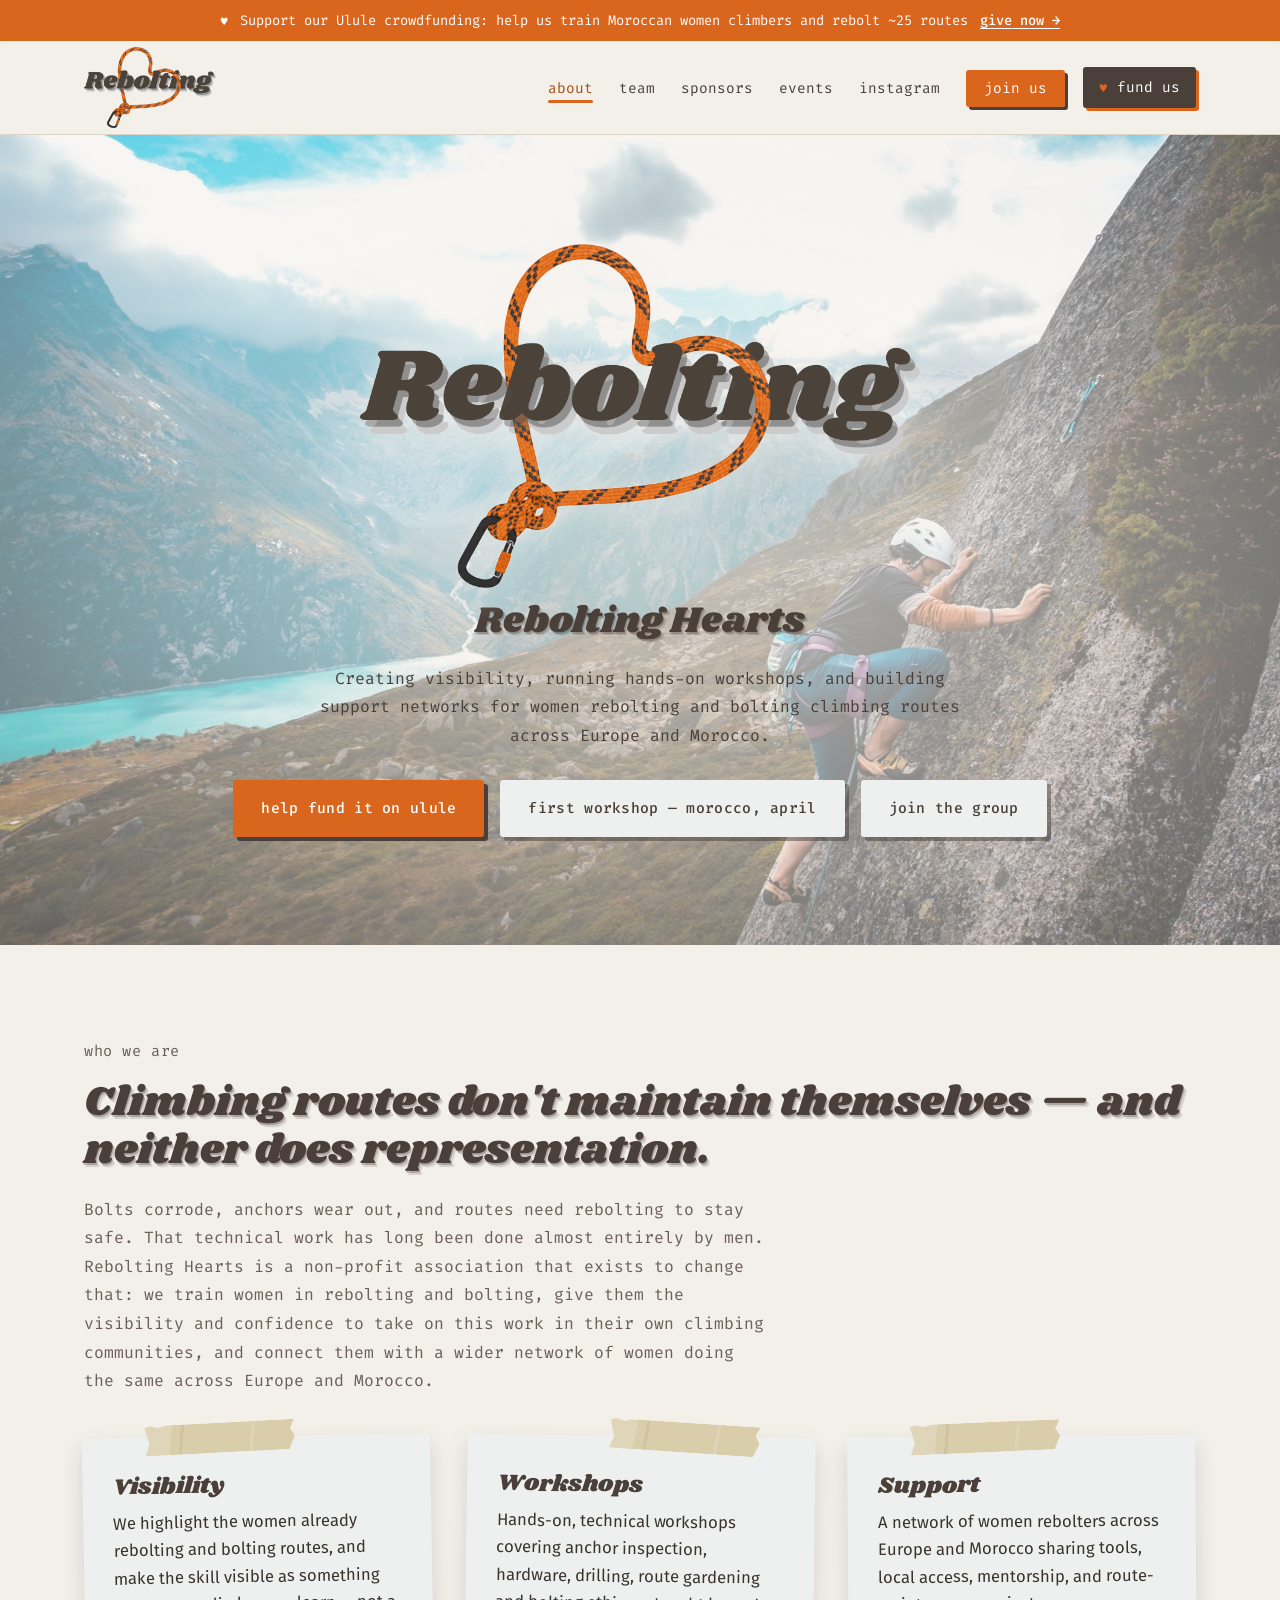
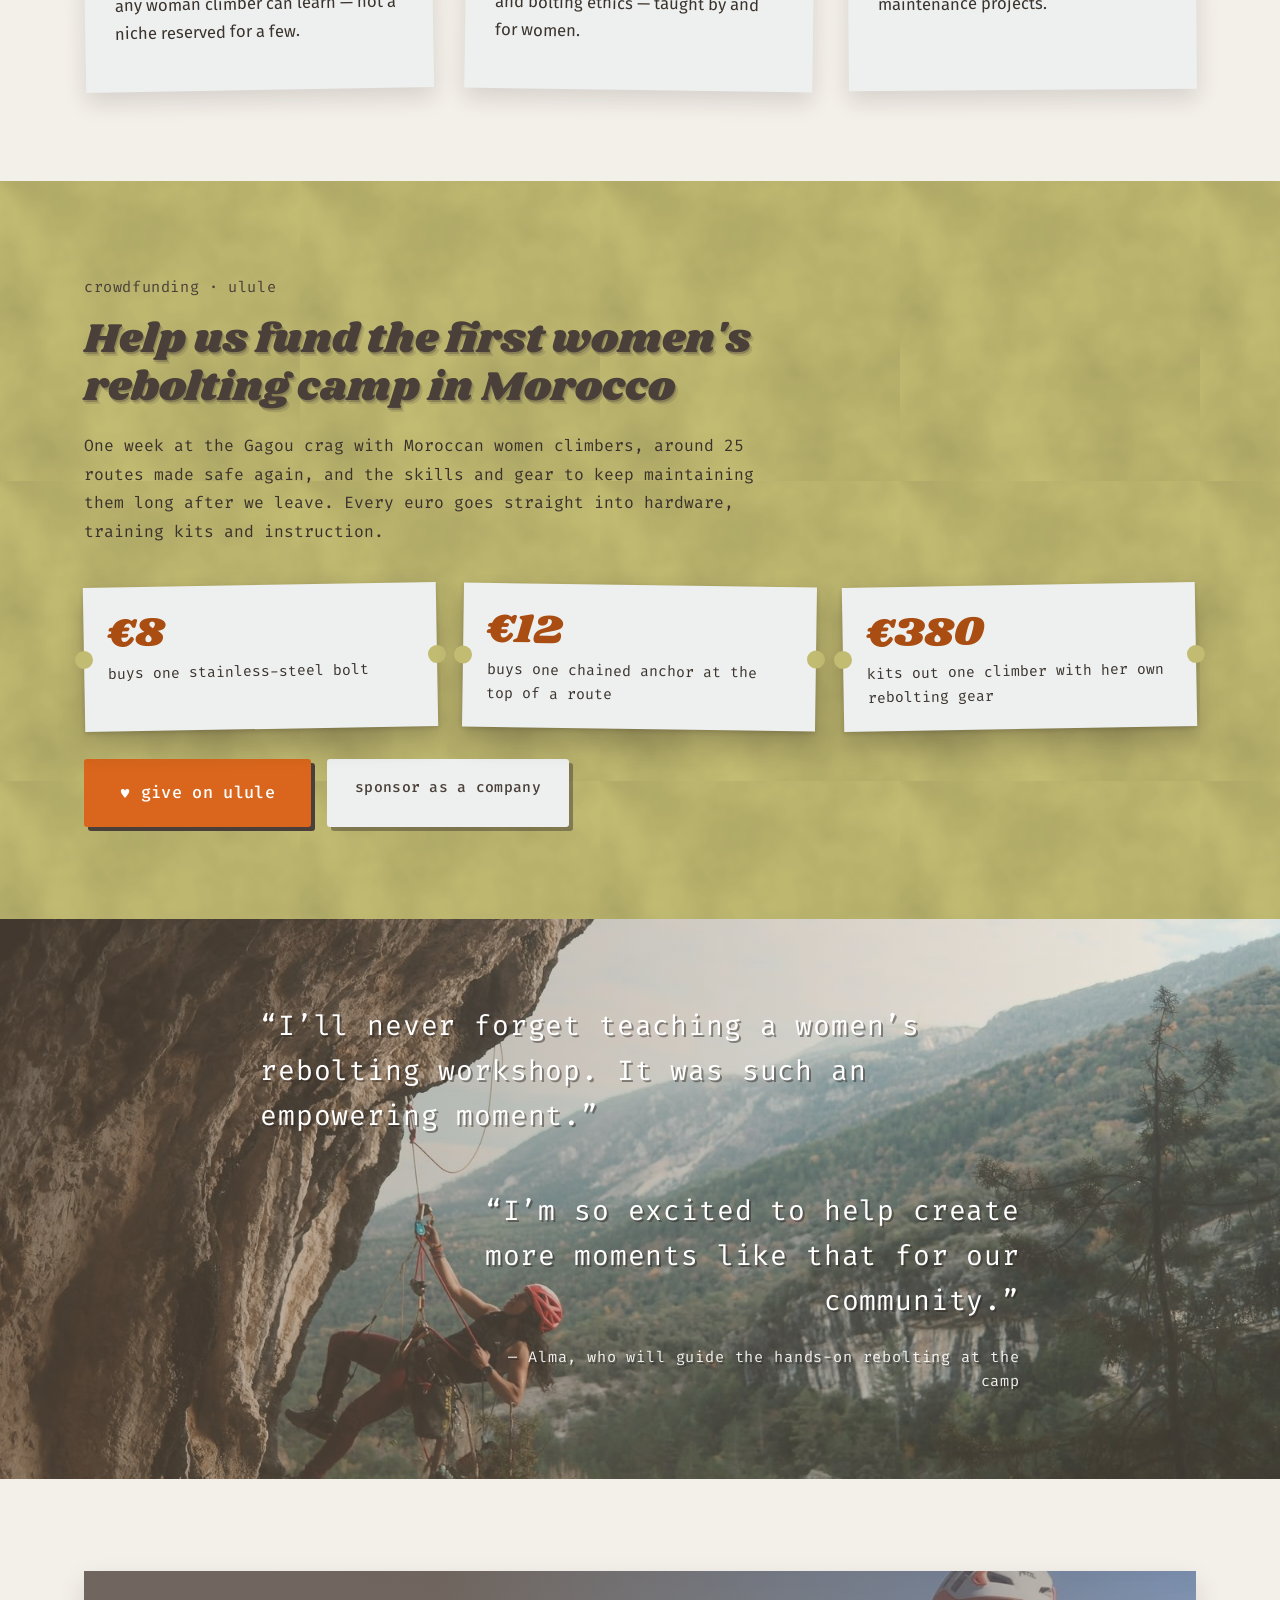
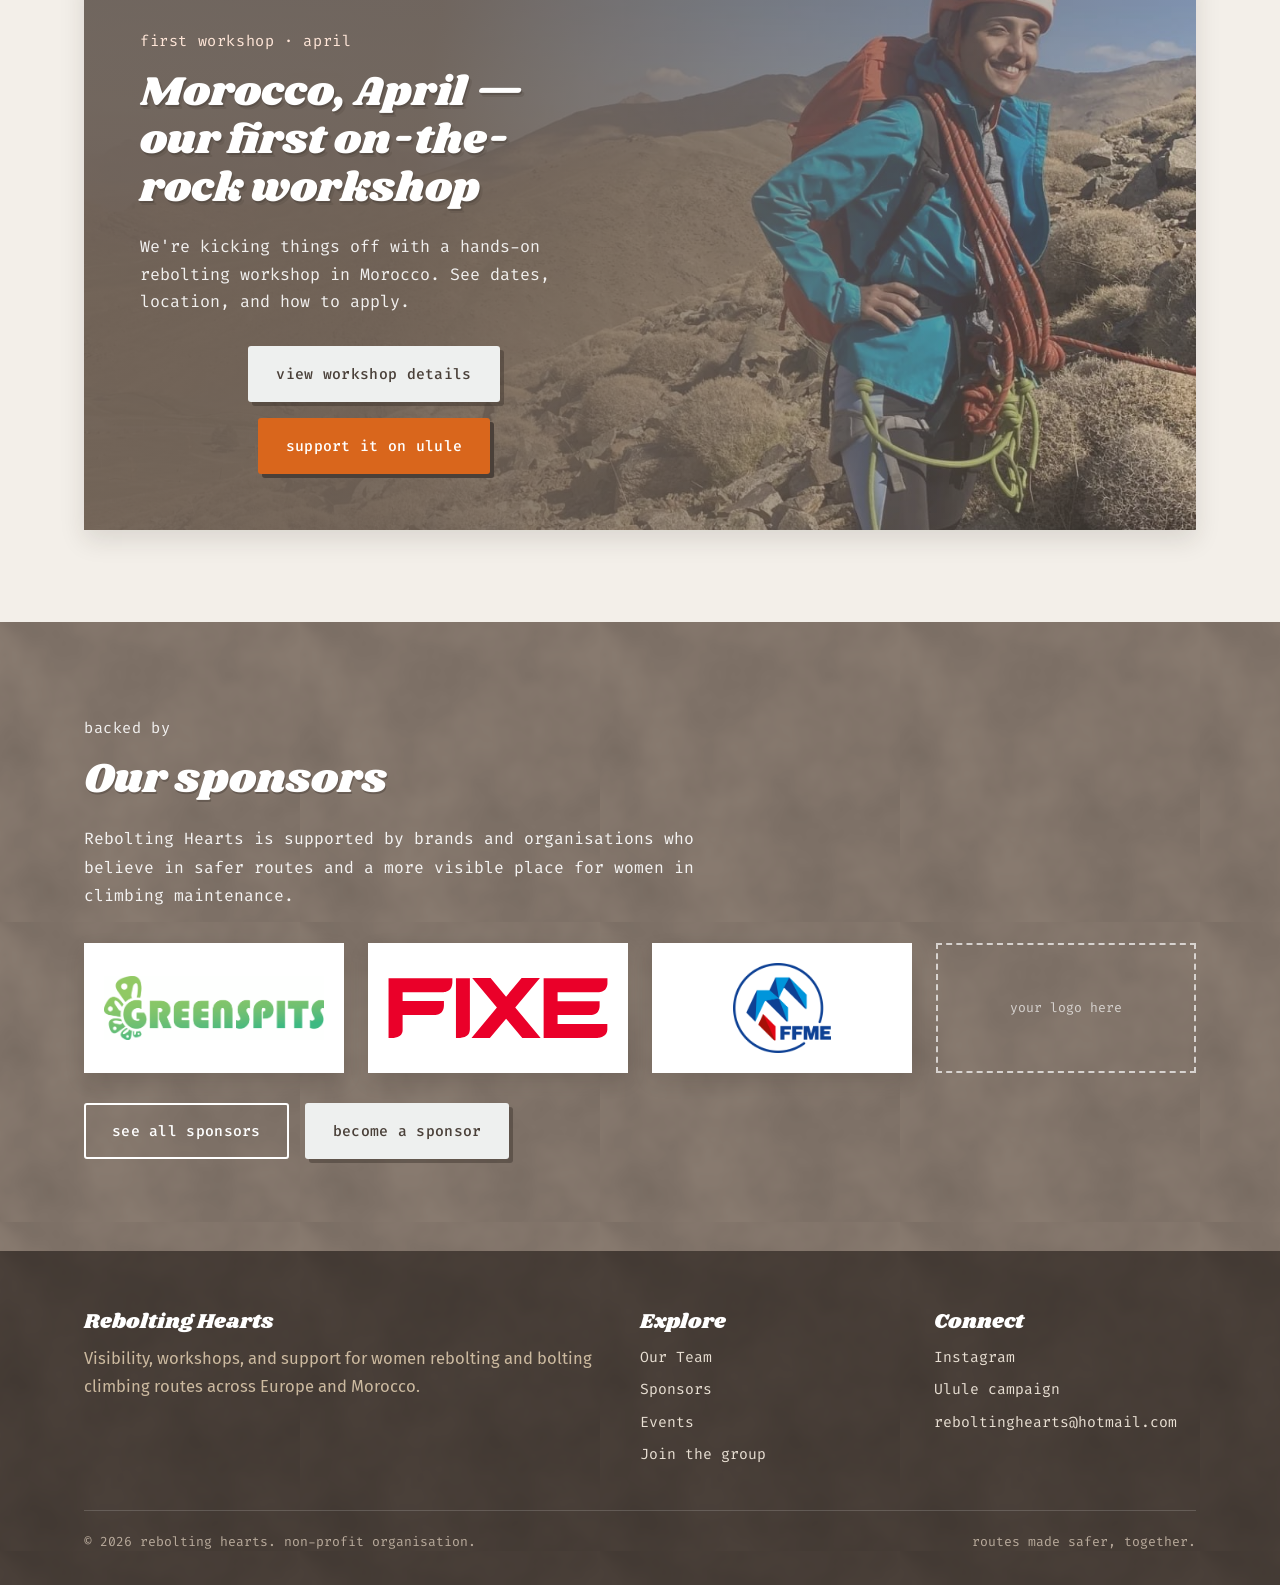
==== commit 291e90c9: "Crowdfunding CTAs, team bios, Gagou photos and content updates - Ulule crowdfunding: top banner, "fu" ====
--- a/index.html
+++ b/index.html
@@ -8,9 +8,17 @@
 <link rel="preconnect" href="https://fonts.googleapis.com">
 <link rel="preconnect" href="https://fonts.gstatic.com" crossorigin>
 <link href="https://fonts.googleapis.com/css2?family=Shrikhand&family=Fira+Code:wght@400;500&family=Fira+Sans:wght@400;500;600;700&display=swap" rel="stylesheet">
-<link rel="stylesheet" href="css/style.css?v=3">
+<link rel="stylesheet" href="css/style.css?v=14">
+<script>document.documentElement.classList.add("js");setTimeout(function(){if(!window.__reveal)document.documentElement.classList.add("reveal-all")},2500);</script>
 </head>
 <body>
+
+<a class="fund-banner" href="https://www.ulule.com/rebolting-hearts-workshops-for-women/" target="_blank" rel="noopener">
+  <span class="fund-banner__heart" aria-hidden="true">♥</span>
+  <span class="fund-banner__long">Support our Ulule crowdfunding: help us train Moroccan women climbers and rebolt ~25 routes</span>
+  <span class="fund-banner__short">Support our crowdfunding on Ulule</span>
+  <span class="fund-banner__cta">give now →</span>
+</a>
 
 <header class="site-header">
   <nav class="nav">
@@ -26,6 +34,7 @@
       <li><a href="https://www.instagram.com/rebolting.hearts/" target="_blank" rel="noopener">Instagram</a></li>
       <li><a href="join.html" class="nav-cta">Join Us</a></li>
     </ul>
+    <a class="nav-fund" href="https://www.ulule.com/rebolting-hearts-workshops-for-women/" target="_blank" rel="noopener"><span aria-hidden="true">♥</span> fund us</a>
   </nav>
 </header>
 
@@ -33,11 +42,13 @@
   <img src="images/photos/alpine-slab-lake.jpg" alt="" class="hero-photo__img">
   <div class="hero-photo__overlay"></div>
   <div class="container hero-photo__content reveal">
-    <img src="images/brand/logo.png" alt="Rebolting Hearts" class="hero-logo">
-    <h1>Rebolting the routes.<br>Rebuilding visibility for women in climbing.</h1>
+    <img src="images/brand/logo.png" alt="" class="hero-logo">
+    <h1 class="hero-name">
+      <span class="hero-name__title">Rebolting Hearts</span>
+    </h1>
     <p class="lede">
-      a non-profit creating visibility, running hands-on workshops, and building support
-      networks for women rebolting and bolting climbing routes across Europe and Morocco.
+      Creating visibility, running hands-on workshops, and building support networks for
+      women rebolting and bolting climbing routes across Europe and Morocco.
     </p>
     <div class="btn-row">
       <a href="https://www.ulule.com/rebolting-hearts-workshops-for-women/" target="_blank" rel="noopener" class="btn btn--primary">Help fund it on Ulule</a>
@@ -53,8 +64,8 @@
     <h2>Climbing routes don't maintain themselves — and neither does representation.</h2>
     <p class="lede">
       Bolts corrode, anchors wear out, and routes need rebolting to stay safe. That
-      technical work has long been done almost entirely by men. Rebolting Hearts exists
-      to change that: we train women in rebolting and bolting, give them the visibility
+      technical work has long been done almost entirely by men. Rebolting Hearts is a
+      non-profit association that exists to change that: we train women in rebolting and bolting, give them the visibility
       and confidence to take on this work in their own climbing communities, and connect
       them with a wider network of women doing the same across Europe and Morocco.
     </p>
@@ -74,6 +85,40 @@
         <p>A network of women rebolters across Europe and Morocco sharing tools, local
         access, mentorship, and route-maintenance projects.</p>
       </div>
+    </div>
+  </div>
+</section>
+
+<section class="section section--olive fund-section">
+  <div class="container reveal">
+    <div class="fund-section__head">
+      <span class="eyebrow">crowdfunding · ulule</span>
+      <h2>Help us fund the first women's rebolting camp in Morocco</h2>
+      <p class="lede">
+        One week at the Gagou crag with Moroccan women climbers, around 25 routes made safe
+        again, and the skills and gear to keep maintaining them long after we leave.
+        Every euro goes straight into hardware, training kits and instruction.
+      </p>
+    </div>
+
+    <div class="fund-tickets">
+      <div class="fund-ticket">
+        <span class="fund-ticket__amount">€8</span>
+        <span class="fund-ticket__what">buys one stainless-steel bolt</span>
+      </div>
+      <div class="fund-ticket">
+        <span class="fund-ticket__amount">€12</span>
+        <span class="fund-ticket__what">buys one chained anchor at the top of a route</span>
+      </div>
+      <div class="fund-ticket">
+        <span class="fund-ticket__amount">€380</span>
+        <span class="fund-ticket__what">kits out one climber with her own rebolting gear</span>
+      </div>
+    </div>
+
+    <div class="btn-row fund-section__cta">
+      <a href="https://www.ulule.com/rebolting-hearts-workshops-for-women/" target="_blank" rel="noopener" class="btn btn--primary btn--big">♥ Give on Ulule</a>
+      <a href="join.html#become-a-sponsor" class="btn btn--light">Sponsor as a company</a>
     </div>
   </div>
 </section>
@@ -87,7 +132,7 @@
     </blockquote>
     <blockquote>
       “I’m so excited to help create more moments like that for our community.”
-      <cite>— from our team</cite>
+      <cite>— Alma, who will guide the hands-on rebolting at the camp</cite>
     </blockquote>
   </div>
 </section>
@@ -126,7 +171,7 @@
         <img src="images/sponsors/fixeclimbing.svg" alt="Fixe Climbing">
       </a>
       <a href="https://www.instagram.com/ct_ffme_04/" target="_blank" rel="noopener" class="sponsor-logo sponsor-logo--real" aria-label="FFME 04">
-        <img src="images/sponsors/ffme.jpg" alt="FFME — Fédération Française de la Montagne et de l'Escalade">
+        <img src="images/sponsors/ffme-griffe.png" alt="FFME — Fédération Française de la Montagne et de l'Escalade">
       </a>
       <div class="sponsor-logo">Your logo here</div>
     </div>
@@ -159,7 +204,7 @@
         <ul>
           <li><a href="https://www.instagram.com/rebolting.hearts/" target="_blank" rel="noopener">Instagram</a></li>
           <li><a href="https://www.ulule.com/rebolting-hearts-workshops-for-women/" target="_blank" rel="noopener">Ulule campaign</a></li>
-          <li><a href="mailto:contact@reboltinghearts.org">contact@reboltinghearts.org</a></li>
+          <li><a href="mailto:reboltinghearts@hotmail.com">reboltinghearts@hotmail.com</a></li>
         </ul>
       </div>
     </div>
@@ -170,6 +215,29 @@
   </div>
 </footer>
 
-<script src="js/main.js"></script>
+<script>
+(function () {
+  window.__reveal = true;
+  var toggle = document.querySelector(".nav-toggle");
+  var links = document.querySelector(".nav-links");
+  if (toggle && links) {
+    toggle.addEventListener("click", function () { links.classList.toggle("open"); });
+  }
+  var els = document.querySelectorAll(".reveal");
+  if (!("IntersectionObserver" in window)) {
+    document.documentElement.classList.add("reveal-all");
+    return;
+  }
+  var observer = new IntersectionObserver(function (entries) {
+    entries.forEach(function (entry) {
+      if (entry.isIntersecting) {
+        entry.target.classList.add("is-visible");
+        observer.unobserve(entry.target);
+      }
+    });
+  }, { threshold: 0, rootMargin: "0px 0px -8% 0px" });
+  els.forEach(function (el) { observer.observe(el); });
+})();
+</script>
 </body>
 </html>
--- a/css/style.css
+++ b/css/style.css
@@ -199,6 +199,130 @@
   margin-top: 1.8em;
 }
 
+/* Crowdfunding — banner, nav button, homepage section, event box */
+.fund-banner {
+  display: flex;
+  justify-content: center;
+  align-items: center;
+  flex-wrap: wrap;
+  gap: 4px 12px;
+  padding: 9px 16px;
+  background: var(--color-primary);
+  color: #fff;
+  font-family: var(--font-mono);
+  font-size: 0.86rem;
+  text-align: center;
+  text-decoration: none;
+}
+.fund-banner:hover { text-decoration: none; background: var(--color-primary-dark); }
+.fund-banner__heart { animation: heartbeat 1.6s ease-in-out infinite; display: inline-block; }
+@media (max-width: 640px) {
+  .fund-banner__long { display: none; }
+}
+@media (min-width: 641px) {
+  .fund-banner__short { display: none; }
+}
+
+.fund-banner__cta { font-weight: 500; text-decoration: underline; text-underline-offset: 3px; white-space: nowrap; }
+
+@keyframes heartbeat {
+  0%, 60%, 100% { transform: scale(1); }
+  20% { transform: scale(1.3); }
+  40% { transform: scale(0.95); }
+}
+
+@media (prefers-reduced-motion: reduce) {
+  .fund-banner__heart { animation: none; }
+}
+
+.nav-fund {
+  order: 2;
+  margin-left: 18px;
+  background: var(--color-brown);
+  color: #fff;
+  font-family: var(--font-mono);
+  font-size: 0.9rem;
+  text-transform: lowercase;
+  padding: 9px 16px;
+  border-radius: var(--radius);
+  box-shadow: 3px 3px 0 var(--color-primary);
+  white-space: nowrap;
+  transition: transform 0.15s ease;
+}
+.nav .nav-links { margin-left: auto; }
+@media (max-width: 820px) {
+  .nav .nav-fund { margin-left: auto; }
+}
+.nav-fund:hover { text-decoration: none; transform: translate(-1px, -1px); color: #fff; }
+.nav-fund span { color: var(--color-primary); }
+
+.fund-section__head { max-width: 760px; }
+.fund-section .eyebrow { color: var(--color-brown); }
+.fund-section .lede { color: var(--color-brown-dark); }
+
+.fund-tickets {
+  display: grid;
+  grid-template-columns: repeat(3, 1fr);
+  gap: 26px;
+  margin: 2.4rem 0 0.6rem;
+}
+
+@media (max-width: 760px) {
+  .fund-tickets { grid-template-columns: 1fr; }
+}
+
+.fund-ticket {
+  position: relative;
+  background: var(--color-surface);
+  padding: 24px 24px 22px;
+  box-shadow: var(--photo-shadow);
+  transform: rotate(-1deg);
+}
+.fund-ticket:nth-child(2) { transform: rotate(0.8deg); }
+/* ticket notches */
+.fund-ticket::before, .fund-ticket::after {
+  content: "";
+  position: absolute;
+  top: 50%;
+  width: 18px; height: 18px;
+  margin-top: -9px;
+  border-radius: 50%;
+  background: var(--color-olive);
+}
+.fund-ticket::before { left: -9px; }
+.fund-ticket::after { right: -9px; }
+
+.fund-ticket__amount {
+  display: block;
+  font-family: var(--font-display);
+  font-size: 2.6rem;
+  line-height: 1.1;
+  color: var(--color-primary-dark);
+}
+.fund-ticket__what {
+  display: block;
+  font-family: var(--font-mono);
+  font-size: 0.92rem;
+  color: var(--color-brown-dark);
+  margin-top: 4px;
+}
+
+.btn--big { padding: 18px 34px; font-size: 1.05rem; }
+
+.fund-box {
+  display: flex;
+  align-items: center;
+  justify-content: space-between;
+  gap: 24px;
+  flex-wrap: wrap;
+  background: var(--grain), var(--color-olive);
+  padding: 28px 32px;
+  margin: 2rem 0;
+  box-shadow: 0 10px 22px rgba(40, 32, 26, 0.14);
+}
+.fund-box h2 { font-size: 1.7rem; margin-bottom: 0.3em; color: #fff; text-shadow: 0.035em 0.045em 0 rgba(74, 64, 57, 0.45); }
+.fund-box p { margin: 0; font-family: var(--font-mono); color: var(--color-brown-dark); max-width: 560px; }
+
 /* Header / nav */
 .site-header {
   position: sticky;
@@ -212,7 +336,7 @@
 .nav {
   display: flex;
   align-items: center;
-  justify-content: space-between;
+  justify-content: flex-start;
   padding: 6px 24px;
   max-width: var(--max-width);
   margin: 0 auto;
@@ -228,6 +352,8 @@
 }
 
 .nav-links {
+  order: 1;
+  margin-left: auto;
   display: flex;
   align-items: center;
   gap: 26px;
@@ -275,6 +401,8 @@
 .nav-cta:hover { text-decoration: none !important; }
 
 .nav-toggle {
+  order: 3;
+  margin-left: 10px;
   display: none;
   background: none;
   border: none;
@@ -350,6 +478,24 @@
   height: auto;
   margin-bottom: 1.2rem;
   filter: drop-shadow(0 6px 14px rgba(243, 239, 233, 0.6));
+}
+
+.hero-photo__content h1.hero-name { font-size: inherit; max-width: none; text-shadow: none; }
+
+.hero-name {
+  display: flex;
+  flex-wrap: wrap;
+  justify-content: center;
+  align-items: center;
+  gap: 10px 16px;
+  margin: -0.4rem 0 1.4rem;
+}
+
+.hero-name__title {
+  font-family: var(--font-display);
+  font-size: clamp(1.6rem, 3.4vw, 2.3rem);
+  color: var(--color-brown);
+  text-shadow: var(--stack-shadow);
 }
 
 .hero-photo__content h1 {
@@ -399,6 +545,22 @@
   clip-path: polygon(0 6%, 4% 0, 9% 8%, 15% 0, 100% 0, 97% 30%, 100% 55%, 96% 100%, 0 100%, 3% 60%);
 }
 
+/* Polaroid photo inside page text */
+.polaroid--figure {
+  margin: 2.4rem 0 2.6rem;
+  padding: 14px 14px 18px;
+  transform: rotate(-1.2deg);
+}
+.polaroid--figure img { width: 100%; height: auto; }
+.polaroid--figure figcaption {
+  margin-top: 14px;
+  font-family: var(--font-mono);
+  font-size: 0.88rem;
+  text-transform: lowercase;
+  color: var(--color-ink-muted);
+  text-align: center;
+}
+
 /* Photo gallery strip */
 .gallery-strip {
   display: flex;
@@ -574,14 +736,19 @@
 .page-header__content .eyebrow { color: rgba(255, 255, 255, 0.92); }
 
 
-/* Scroll-reveal */
-.reveal {
+/* Scroll-reveal — only hides content when JS is running; always falls back to visible */
+.js .reveal {
   opacity: 0;
   transform: translateY(24px);
   transition: opacity 0.6s ease, transform 0.6s ease;
 }
 
-.reveal.is-visible { opacity: 1; transform: translateY(0); }
+.js .reveal.is-visible,
+.reveal-all .reveal { opacity: 1; transform: none; }
+
+@media (prefers-reduced-motion: reduce) {
+  .js .reveal { opacity: 1; transform: none; transition: none; }
+}
 
 /* Cards / grids */
 .grid { display: grid; gap: 34px; }
@@ -656,6 +823,55 @@
   margin-bottom: 0.5em;
 }
 
+/* Member bio — shown over the polaroid on hover, keyboard focus or tap */
+.team-card.has-bio { cursor: pointer; outline: none; }
+
+.team-card.has-bio .team-role::after {
+  content: "hover to read more ♥";
+  display: block;
+  color: var(--color-ink-muted);
+}
+@media (hover: none) {
+  .team-card.has-bio .team-role::after { content: "tap to read more ♥"; }
+}
+
+.team-bio {
+  position: absolute;
+  inset: 14px 14px 18px;
+  z-index: 3;
+  padding: 16px 18px 14px;
+  overflow-y: auto;
+  background: var(--color-brown-dark);
+  color: #fff;
+  font-size: 0.8rem;
+  line-height: 1.48;
+  opacity: 0;
+  visibility: hidden;
+  transition: opacity 0.25s ease, visibility 0.25s;
+}
+.team-bio p { margin: 0 0 0.65em; }
+
+/* long bios scroll inside the polaroid; thin scrollbar + fade hint at the bottom */
+.team-bio {
+  scrollbar-width: thin;
+  scrollbar-color: var(--color-primary) transparent;
+  -webkit-mask-image: linear-gradient(to bottom, #000 calc(100% - 28px), transparent);
+          mask-image: linear-gradient(to bottom, #000 calc(100% - 28px), transparent);
+  padding-bottom: 28px;
+}
+.team-bio::-webkit-scrollbar { width: 6px; }
+.team-bio::-webkit-scrollbar-thumb { background: var(--color-primary); border-radius: 3px; }
+.team-bio p:last-child { margin-bottom: 0; }
+
+.team-card.has-bio:hover .team-bio,
+.team-card.has-bio:focus .team-bio,
+.team-card.has-bio:focus-within .team-bio {
+  opacity: 1;
+  visibility: visible;
+}
+
+.team-card.has-bio:focus-visible { box-shadow: 0 0 0 3px var(--color-primary), var(--photo-shadow); }
+
 .team-intro {
   display: grid;
   grid-template-columns: 1.1fr 0.9fr;
@@ -709,6 +925,14 @@
   transform: rotate(-0.8deg);
 }
 .quote-card:nth-child(even) { transform: rotate(0.8deg); }
+.quote-card__by {
+  display: block;
+  margin-top: 0.9em;
+  font-style: normal;
+  font-family: var(--font-display);
+  font-size: 1.1rem;
+  color: var(--color-primary-dark);
+}
 
 .pill {
   display: inline-block;
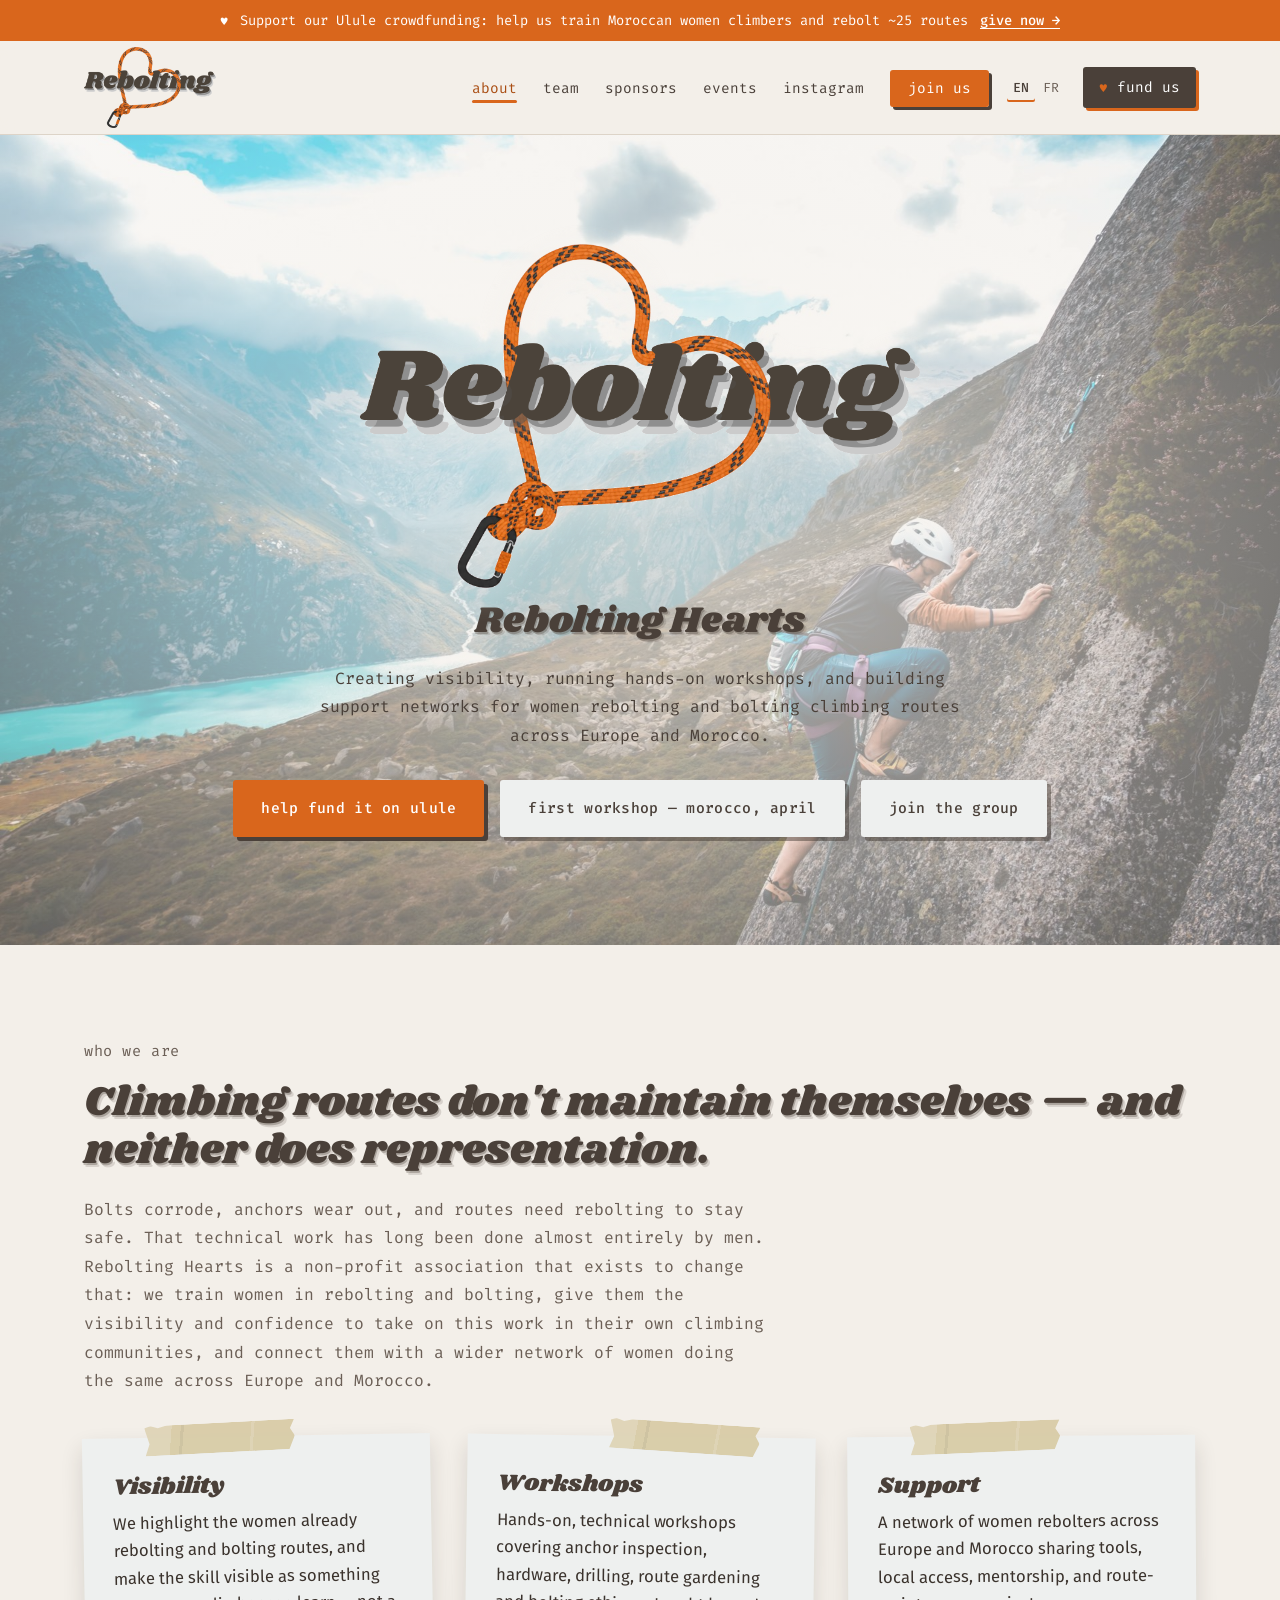
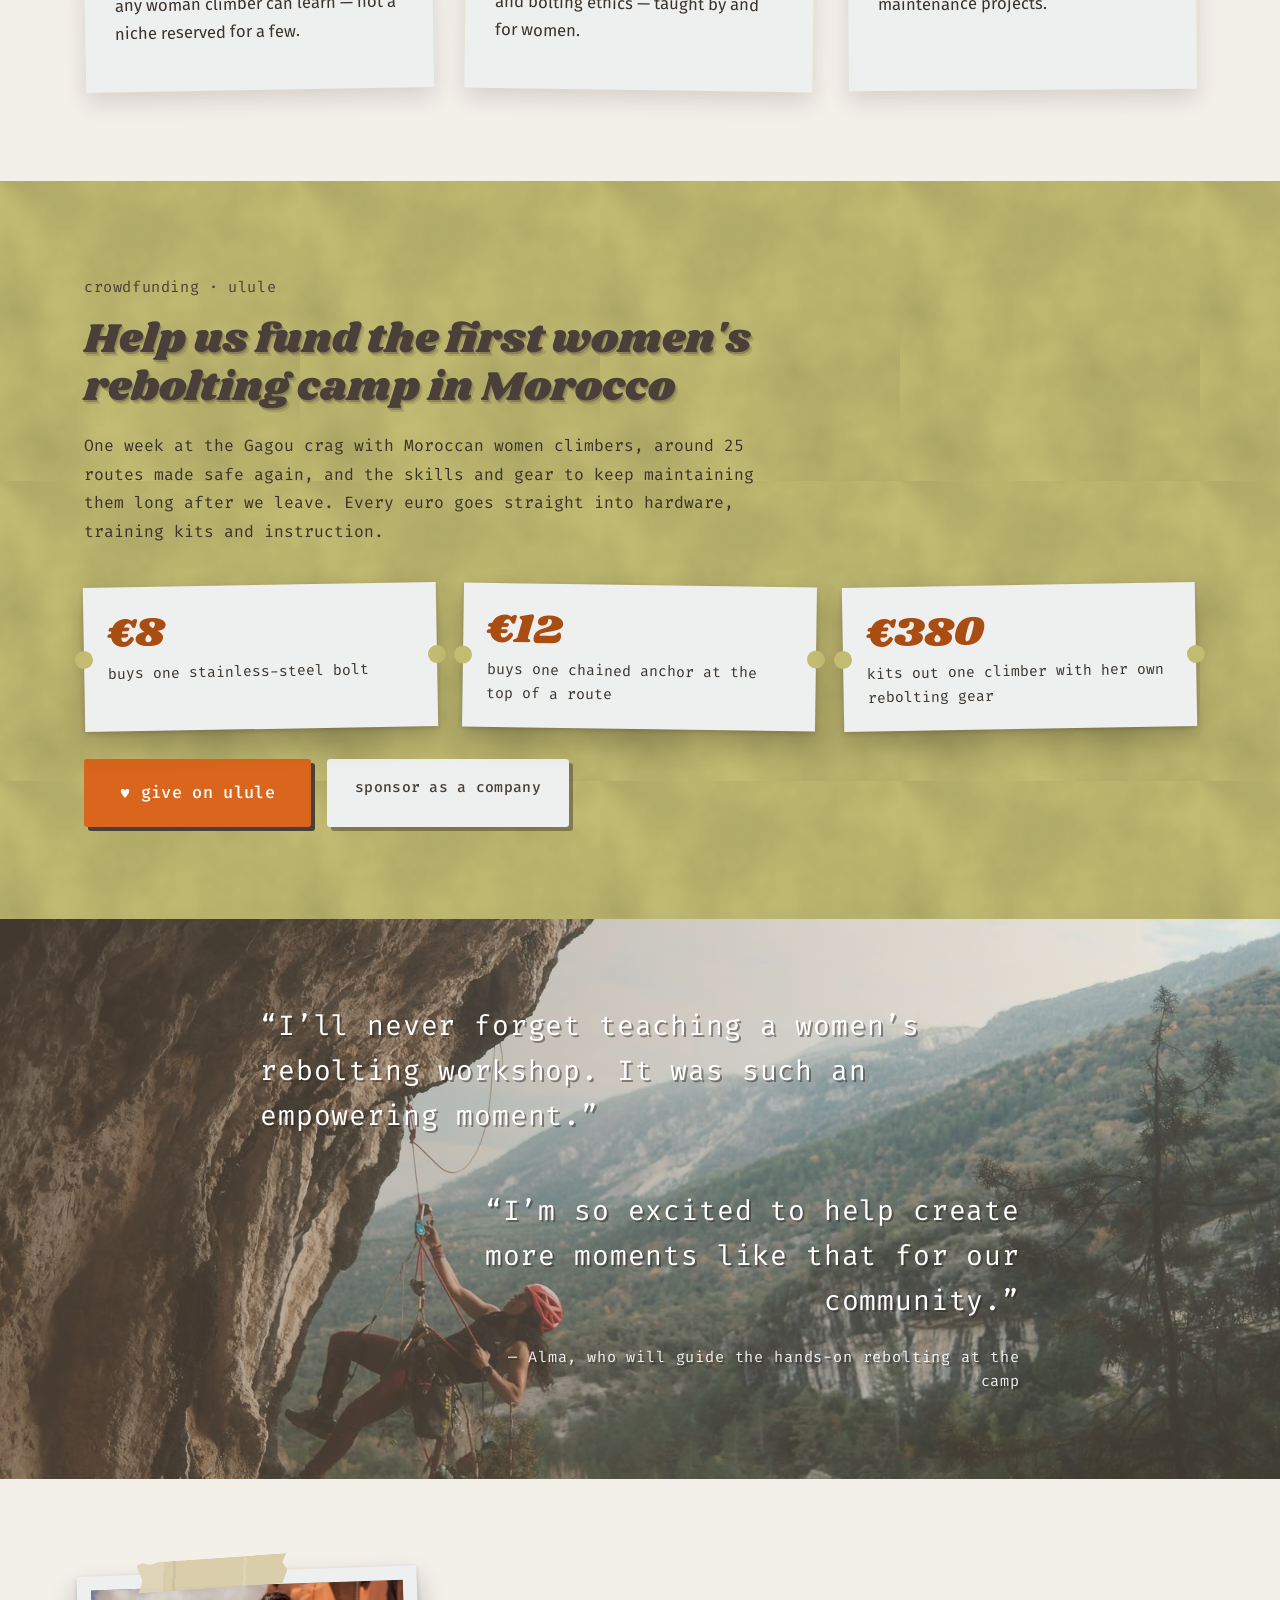
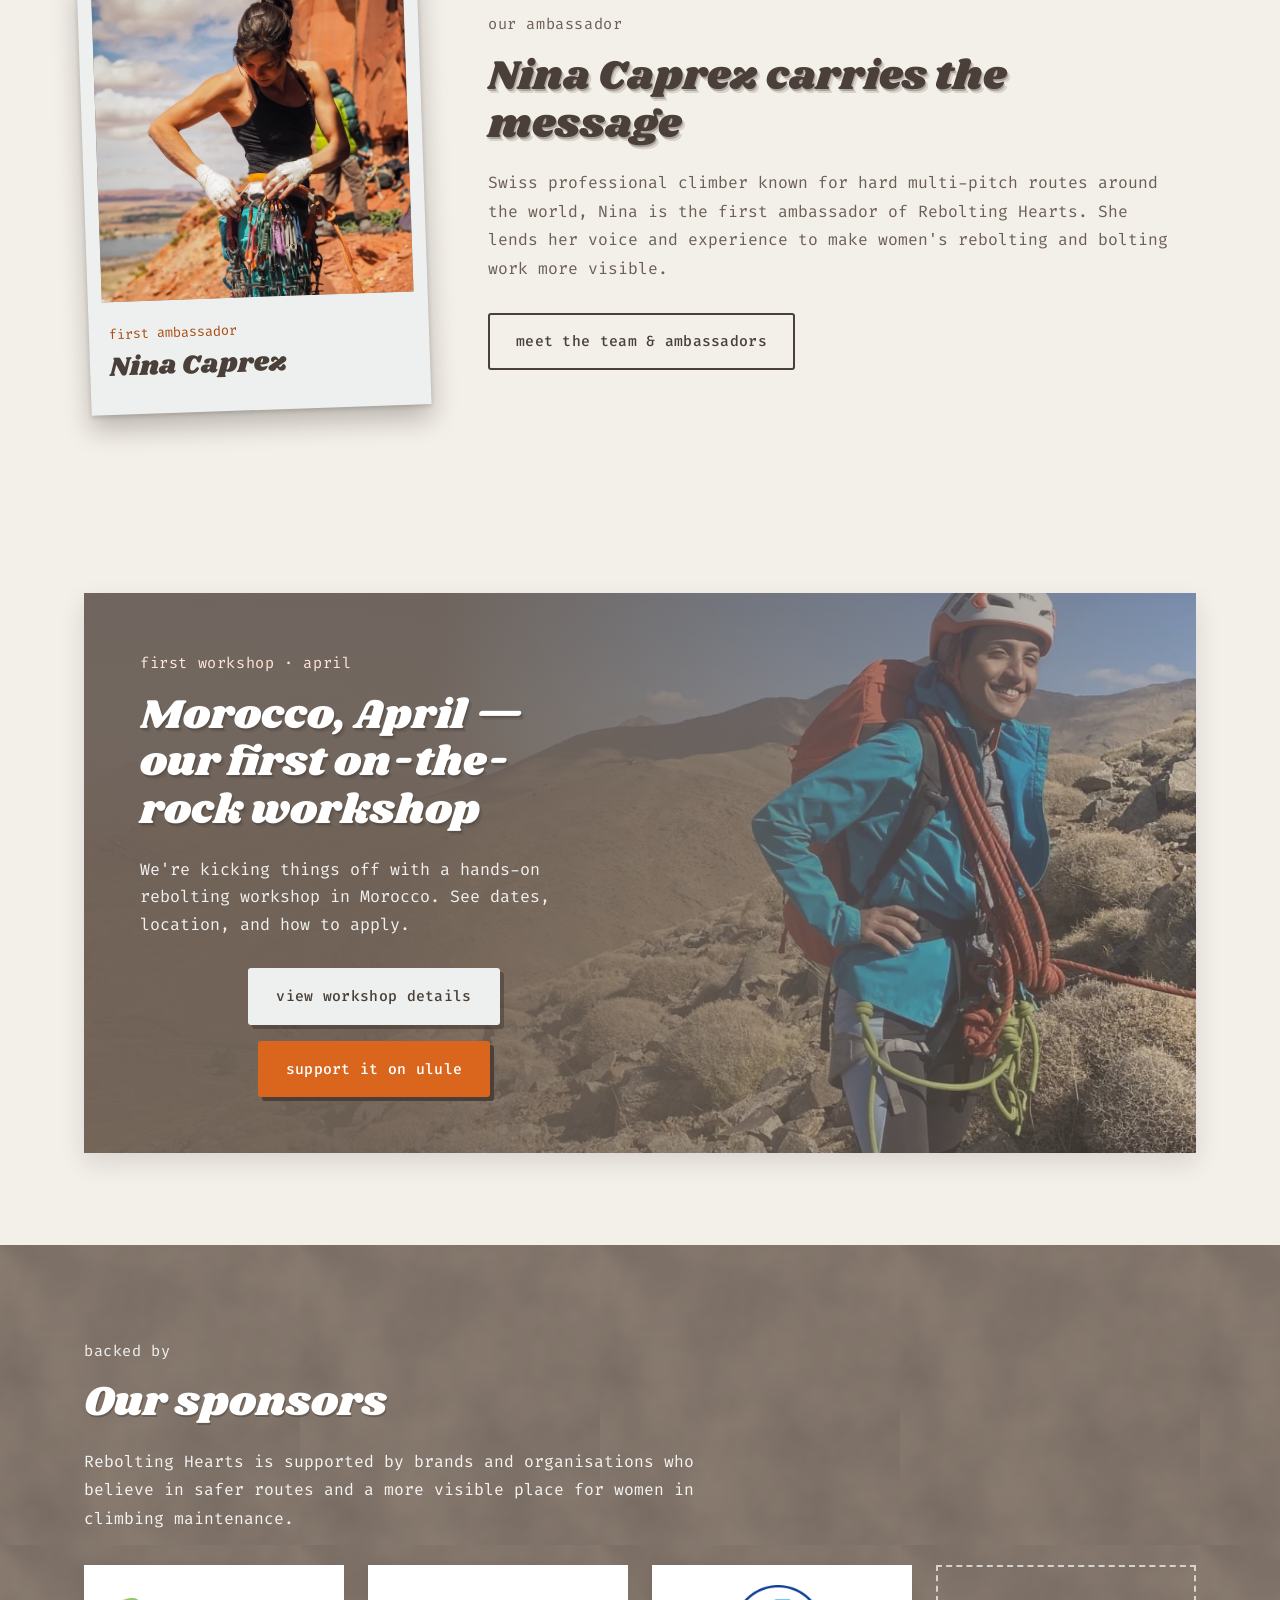
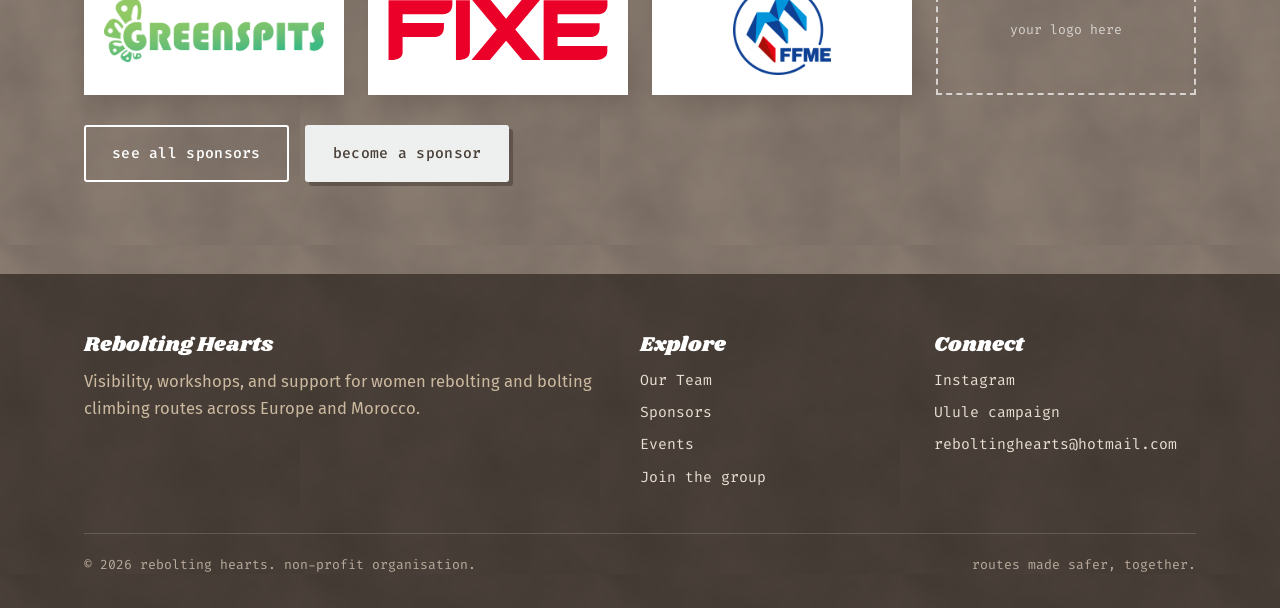
==== commit b13738ac: "Add French version of the site and homepage ambassador section - fr/: full French translation of all" ====
--- a/index.html
+++ b/index.html
@@ -8,7 +8,9 @@
 <link rel="preconnect" href="https://fonts.googleapis.com">
 <link rel="preconnect" href="https://fonts.gstatic.com" crossorigin>
 <link href="https://fonts.googleapis.com/css2?family=Shrikhand&family=Fira+Code:wght@400;500&family=Fira+Sans:wght@400;500;600;700&display=swap" rel="stylesheet">
-<link rel="stylesheet" href="css/style.css?v=14">
+<link rel="alternate" hreflang="en" href="https://rebolting-hearts-website.onrender.com/index.html">
+<link rel="alternate" hreflang="fr" href="https://rebolting-hearts-website.onrender.com/fr/index.html">
+<link rel="stylesheet" href="css/style.css?v=19">
 <script>document.documentElement.classList.add("js");setTimeout(function(){if(!window.__reveal)document.documentElement.classList.add("reveal-all")},2500);</script>
 </head>
 <body>
@@ -34,6 +36,10 @@
       <li><a href="https://www.instagram.com/rebolting.hearts/" target="_blank" rel="noopener">Instagram</a></li>
       <li><a href="join.html" class="nav-cta">Join Us</a></li>
     </ul>
+    <div class="lang-switch" aria-label="Language">
+      <a href="index.html" lang="en" aria-current="true">EN</a>
+      <a href="fr/index.html" lang="fr" hreflang="fr">FR</a>
+    </div>
     <a class="nav-fund" href="https://www.ulule.com/rebolting-hearts-workshops-for-women/" target="_blank" rel="noopener"><span aria-hidden="true">♥</span> fund us</a>
   </nav>
 </header>
@@ -134,6 +140,32 @@
       “I’m so excited to help create more moments like that for our community.”
       <cite>— Alma, who will guide the hands-on rebolting at the camp</cite>
     </blockquote>
+  </div>
+</section>
+
+<section class="section ambassador-home">
+  <div class="container reveal">
+    <div class="ambassador-feature">
+      <div class="team-card ambassador-feature__card">
+        <div class="team-photo"><img src="images/photos/AMBASSADORS_nina_caprez.webp" alt="Nina Caprez racking up her gear below a sandstone wall" loading="lazy"></div>
+        <div class="team-info">
+          <div class="team-role">first ambassador</div>
+          <h3>Nina Caprez</h3>
+        </div>
+      </div>
+      <div>
+        <span class="eyebrow">our ambassador</span>
+        <h2>Nina Caprez carries the message</h2>
+        <p class="lede">
+          Swiss professional climber known for hard multi-pitch routes around the world,
+          Nina is the first ambassador of Rebolting Hearts. She lends her voice and
+          experience to make women's rebolting and bolting work more visible.
+        </p>
+        <div class="btn-row">
+          <a href="team.html#ambassadors" class="btn btn--outline">Meet the team &amp; ambassadors</a>
+        </div>
+      </div>
+    </div>
   </div>
 </section>
 
--- a/css/style.css
+++ b/css/style.css
@@ -48,6 +48,8 @@
 
 [id] { scroll-margin-top: 90px; }
 
+html, body { overflow-x: clip; }
+
 body {
   margin: 0;
   font-family: var(--font-body);
@@ -250,6 +252,33 @@
   transition: transform 0.15s ease;
 }
 .nav .nav-links { margin-left: auto; }
+
+.lang-switch {
+  order: 2;
+  display: flex;
+  gap: 2px;
+  margin-left: 18px;
+  font-family: var(--font-mono);
+  font-size: 0.82rem;
+}
+.lang-switch a {
+  padding: 4px 6px;
+  color: var(--color-ink-muted);
+  text-decoration: none;
+  border-radius: 2px;
+}
+.lang-switch a:hover { color: var(--color-brown); text-decoration: none; }
+.lang-switch a[aria-current] { color: var(--color-brown); font-weight: 500; box-shadow: inset 0 -2px 0 var(--color-primary); }
+.nav-fund { order: 3; }
+.nav-toggle { order: 4; }
+
+@media (max-width: 820px) {
+  .nav .lang-switch { margin-left: auto; }
+  .nav .nav-fund { margin-left: 8px; }
+}
+@media (max-width: 380px) {
+  .lang-switch a { padding: 4px 3px; }
+}
 @media (max-width: 820px) {
   .nav .nav-fund { margin-left: auto; }
 }
@@ -401,7 +430,7 @@
 .nav-cta:hover { text-decoration: none !important; }
 
 .nav-toggle {
-  order: 3;
+  order: 4;
   margin-left: 10px;
   display: none;
   background: none;
@@ -834,6 +863,10 @@
 @media (hover: none) {
   .team-card.has-bio .team-role::after { content: "tap to read more ♥"; }
 }
+html[lang="fr"] .team-card.has-bio .team-role::after { content: "survolez pour en lire plus ♥"; }
+@media (hover: none) {
+  html[lang="fr"] .team-card.has-bio .team-role::after { content: "touchez pour en lire plus ♥"; }
+}
 
 .team-bio {
   position: absolute;
@@ -872,9 +905,24 @@
 
 .team-card.has-bio:focus-visible { box-shadow: 0 0 0 3px var(--color-primary), var(--photo-shadow); }
 
+/* Homepage ambassador feature */
+.ambassador-feature {
+  display: grid;
+  grid-template-columns: minmax(0, 340px) minmax(0, 1fr);
+  gap: 64px;
+  align-items: center;
+}
+.ambassador-feature__card { transform: rotate(-2deg); }
+.ambassador-feature__card:hover { transform: rotate(0) translateY(-5px); }
+
+@media (max-width: 760px) {
+  .ambassador-feature { grid-template-columns: minmax(0, 1fr); gap: 40px; }
+  .ambassador-feature__card { max-width: 320px; width: 100%; margin: 0 auto; }
+}
+
 .team-intro {
   display: grid;
-  grid-template-columns: 1.1fr 0.9fr;
+  grid-template-columns: minmax(0, 1.1fr) minmax(0, 0.9fr);
   gap: 56px;
   align-items: center;
   margin-bottom: 72px;
@@ -886,8 +934,8 @@
 }
 
 @media (max-width: 860px) {
-  .team-intro { grid-template-columns: 1fr; gap: 36px; }
-  .team-collage { max-width: 440px; margin: 0 auto; }
+  .team-intro { grid-template-columns: minmax(0, 1fr); gap: 36px; }
+  .team-collage { width: 100%; max-width: 440px; margin: 0 auto; }
 }
 
 /* 7 members: centre the last row */
@@ -1007,7 +1055,10 @@
 }
 
 @media (max-width: 760px) {
-  .sponsor-logo-grid { grid-template-columns: repeat(2, 1fr); }
+  .sponsor-logo-grid { grid-template-columns: repeat(2, 1fr); gap: 14px; }
+  /* taller tiles + less padding so square logos (FFME) stay readable on phones */
+  .sponsor-logo-grid .sponsor-logo { aspect-ratio: 4 / 3; padding: 10px; }
+  .sponsor-logo-grid .sponsor-logo--real { padding: 12px; }
 }
 
 .sponsor-logo {
